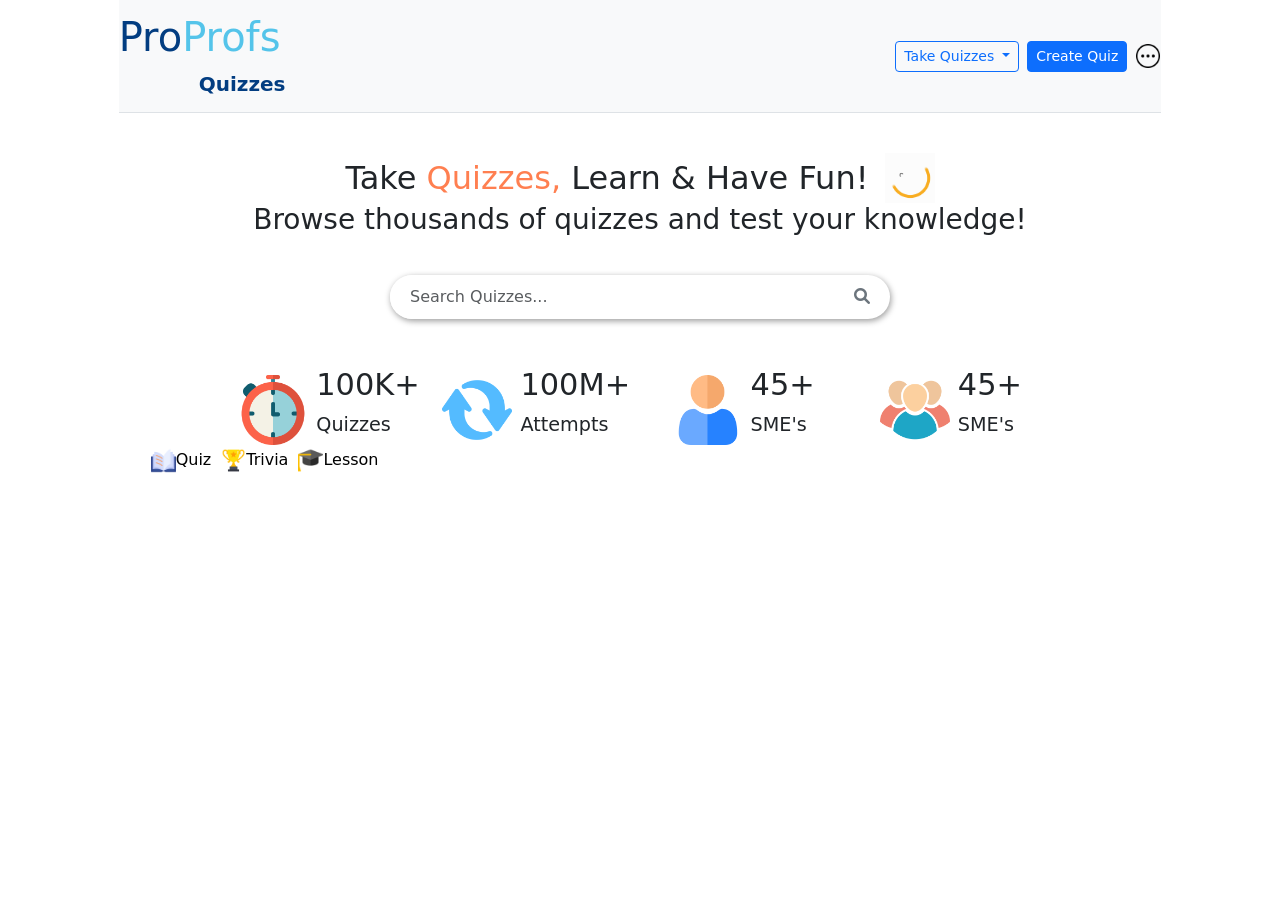
==== index.html @ b5ca464d "minor changes" ====
<!DOCTYPE html>
<html lang="en">
<head>
    <meta charset="UTF-8">
    <meta name="viewport" content="width=device-width, initial-scale=1.0">
    <title>Online Quizzes: Take Online Quiz - ProProfs</title>
    <link href="https://cdn.jsdelivr.net/npm/bootstrap@5.3.8/dist/css/bootstrap.min.css" rel="stylesheet" integrity="sha384-sRIl4kxILFvY47J16cr9ZwB07vP4J8+LH7qKQnuqkuIAvNWLzeN8tE5YBujZqJLB" crossorigin="anonymous">
    <link href="https://cdnjs.cloudflare.com/ajax/libs/font-awesome/6.0.0-beta3/css/all.min.css" rel="stylesheet">
    <link rel="stylesheet" href="Style/style.css">
</head>
<body>
    <!-- Bootstrap Navbar -->
<div class="container-fluid col-12 col-lg-10 col-md-10 col-sm-10">
    <nav class="navbar navbar-expand-lg bg-light sticky-top border-bottom">
        <div class="d-flex justify-content-between align-items-center w-100">
            <!-- Left Icon (Brand) -->
            <a class="navbar-brand" href="#">
                <h1 id="heading-text">Pro<span id="heading-span">Profs</span></h1>
                <div><b id="header-sub">Quizzes</b></div>
            </a>
                <div class="ms-auto d-flex flex-nowrap align-items-center gap-2">
                    <div class="dropdown">
                        <button class="btn btn-outline-primary btn-sm dropdown-toggle" type="button" id="answerQuizDropdown" data-bs-toggle="dropdown" aria-expanded="false">
                            Take Quizzes
                        </button>
                        <div class="dropdown-menu p-3 multi-col-dropdown-menu" aria-labelledby="multiColDropdown">
                            <div class="row" id="multi-col-dropdown">
                                <div class="col-4">
                                <h6 class="dropdown-header">Category 1</h6>
                                <a class="dropdown-item" href="#">Sub-Item 1</a>
                                <a class="dropdown-item" href="#">Sub-Item 2</a>
                                <a class="dropdown-item" href="#">Sub-Item 3</a>
                                <a class="dropdown-item" href="#">Sub-Item 4</a>
                                <a class="dropdown-item" href="#">Sub-Item 5</a>
                                <a class="dropdown-item" href="#">Sub-Item 6</a>
                                <a class="dropdown-item" href="#">Sub-Item 7</a>
                                <a class="dropdown-item" href="#">Sub-Item 8</a>
                                <a class="dropdown-item" href="#">Sub-Item 9</a>
                                </div>
                                <div class="col-4">
                                <h6 class="dropdown-header">Category 1</h6>
                                <a class="dropdown-item" href="#">Sub-Item 1</a>
                                <a class="dropdown-item" href="#">Sub-Item 2</a>
                                <a class="dropdown-item" href="#">Sub-Item 3</a>
                                <a class="dropdown-item" href="#">Sub-Item 4</a>
                                <a class="dropdown-item" href="#">Sub-Item 5</a>
                                <a class="dropdown-item" href="#">Sub-Item 6</a>
                                <a class="dropdown-item" href="#">Sub-Item 7</a>
                                <a class="dropdown-item" href="#">Sub-Item 8</a>
                                <a class="dropdown-item" href="#">Sub-Item 9</a>
                                </div>
                                <div class="col-4">
                                <h6 class="dropdown-header">Category 1</h6>
                                <a class="dropdown-item" href="#">Sub-Item 1</a>
                                <a class="dropdown-item" href="#">Sub-Item 2</a>
                                <a class="dropdown-item" href="#">Sub-Item 3</a>
                                <a class="dropdown-item" href="#">Sub-Item 4</a>
                                <a class="dropdown-item" href="#">Sub-Item 5</a>
                                <a class="dropdown-item" href="#">Sub-Item 6</a>
                                <a class="dropdown-item" href="#">Sub-Item 7</a>
                                <a class="dropdown-item" href="#">Sub-Item 8</a>
                                <a class="dropdown-item" href="#">Sub-Item 9</a>
                                </div>
                        </div>
                    </div>
                </div>
                <div class="d-inline-flex align-items-center gap-2" style="white-space:nowrap;">
                    <button class="btn btn-primary btn-sm" type="button">Create Quiz</button>
                    <div class="dropdown">
                        <button class="btn btn-link p-0" type="button" id="moreDropdown" data-bs-toggle="dropdown" aria-expanded="false">
                            <img src="Public/Images/more.png" alt="Menu" style="width: 24px; height: 24px;">
                        </button>
                        <ul class="dropdown-menu dropdown-menu-end" aria-labelledby="moreDropdown">
                            <li><a class="dropdown-item" href="#">Settings</a></li>
                            <li><a class="dropdown-item" href="#">Profile</a></li>
                            <li><hr class="dropdown-divider"></li>
                            <li><a class="dropdown-item" href="#">Logout</a></li>
                        </ul>
                    </div>
                </div>
            </div>
        </div>
    </nav>
    <div>
        <div class="container-fluid d-flex justify-content-center align-items-center flex-nowrap gap-3 col-12 col-lg-10 col-md-10 col-sm-10 hero-text">
            <h1 id="hero-text-area">Take <span id="hero-text">Quizzes, </span> Learn & Have Fun!</h1>
            <img id="hero-img" src="Public/Images/smily_loader.gif" alt="Smiley">
        </div>
        <div class="container-fluid d-flex justify-content-center second-hero-text">
            <h3>Browse thousands of quizzes and test your knowledge!</h3>
        </div>
    </div>
    <div class="container">
            <div class="search-bar">
                <div class="input-group">
                    <input type="text" class="form-control" placeholder="Search Quizzes..." aria-label="Search" aria-describedby="search-addon">
                    <button class="btn btn-outline-secondary" type="button" id="search-addon">
                        <i class="fas fa-search"></i>
                    </button>
                </div>
            </div>
        </div>
</div>
<div class="showcase-area container-fluid d-flex justify-content-center col-12 col-md-8 col-lg-8 col-xl-8 col-sm-8">
    <div class="showcase container-fluid d-flex justify-content-center">
        <img src="Public/Images/chronometer.png" alt="Image" class="showcase-img">
        <div class="showcase-text">
            <h1 class="showcase-title">100K+ <span class="showcase-sub-text">Quizzes</span></h1>
        </div>  
    </div>
    <div class="showcase container-fluid d-flex justify-content-center">
        <img src="Public/Images/refresh-button.png" alt="Image" class="showcase-img">
        <div class="showcase-text">
            <h1 class="showcase-title">100M+ <span class="showcase-sub-text">Attempts</span></h1>
        </div>  
    </div>
    <div class="showcase container-fluid d-flex justify-content-center">
        <img src="Public/Images/user.png" alt="Image" class="showcase-img">
        <div class="showcase-text">
            <h1 class="showcase-title">45+ <span class="showcase-sub-text">SME's</span></h1>
        </div>  
    </div>
    <div class="showcase container-fluid d-flex justify-content-center">
        <img src="Public/Images/group.png" alt="Image" class="showcase-img">
        <div class="showcase-text">
            <h1 class="showcase-title">45+ <span class="showcase-sub-text">SME's</span></h1>
        </div>  
    </div>
</div>
<div class="menu-section container-fluid col-12 col-lg-10 col-md-10 col-sm-10">
            <ul class="sub-menu">
                <li><a href="#" class="menu-item"><img src="Public/Images/book.png" alt="Image" class="sub-menu-image">Quiz</a></li>
                <li><a href="#" class="menu-item"><img src="Public/Images/trophy.png" alt="Image" class="sub-menu-image">Trivia</a></li>
                <li><a href="#" class="menu-item"><img src="Public/Images/graduation-hat.png" alt="Image" class="sub-menu-image">Lesson</a></li>
            </ul>
    </div>




    <script src="https://cdn.jsdelivr.net/npm/bootstrap@5.3.8/dist/js/bootstrap.bundle.min.js" integrity="sha384-FKyoEForCGlyvwx9Hj09JcYn3nv7wiPVlz7YYwJrWVcXK/BmnVDxM+D2scQbITxI" crossorigin="anonymous"></script>
</body>
</html>
---- Style/style.css ----
body{
    margin-right: 0px;
    margin-left: 0px;
}
.navbar{
    background-color: rgb(248, 248, 248);
}

#heading-text{
    color:rgb(2, 61, 129)
}
#heading-span{
    color:rgb(84, 196, 234)
}
#header-sub{
    width:100%;
    height:100%;
    margin-left:80px;
    padding-top:0px;
    color:rgb(2, 61, 129)
}

/* Responsive adjustments: reduce brand size and show subtext below on small screens */
@media (max-width: 576px) {
    #heading-text {
        font-size: 1.2rem;
        margin: 0;
        line-height: 1;
    }
    #heading-span {
        font-size: 1.2rem;
    }
    #header-sub {
        margin-left: 0;
        margin-top: 0;
        font-size: 0.85rem;
    }
    .navbar-brand {
        display: flex;
        flex-direction: column;
        align-items: flex-start;
        gap: 0.25rem;
    }
}
.multi-col-dropdown-menu {
    left: 50% !important;
    transform: translateX(-50%);
}

#multi-col-dropdown{
    width:400px;
    margin: 0 auto;
    border: 1px;
    border-radius: 30px;
}
.dropdown-header{
    color:rgb(203, 135, 135);
    font-size: 16px;
    font-weight: bolder;
}
.dropdown-item:hover{
    color:rgb(255, 255, 255);
    background-color: rgb(7, 7, 7);
    border-radius: 20px;
}
.hero-text{
    margin-top:40px;
}
#hero-text-area{
    width:auto;
    margin:0;
    display:inline-block;
    font-size: 2rem;

}
#hero-text{
    color:coral;
}
#hero-img{
    width:50px;
    height:50px;
}


.search-bar {
    padding-top: 30px;
    max-width: 500px;
    margin: auto auto;
    position: sticky;

}
.search-bar .input-group {
    border-radius: 30px;
    overflow: hidden;
    box-shadow: 1px 2px 6px rgba(0.4, 0.4, 0.4, 0.4);
}
.search-bar .form-control {
    border: none;
    padding-left: 20px;
}
.search-bar .btn {
    border: none;
    padding: 10px 20px;
}
.showcase{
    margin-top:3rem;
    display:flex;
    max-width:100px;
}
.showcase-img{
    width:70px;
    height:70px;
    margin-top:.5rem;
    margin-right: .5rem;
}
.showcase-title{
    font-size:1.9rem;
}
.showcase-sub-text{
    font-size:1.2rem;
}
@media (max-width: 992px) {
    #hero-text-area { font-size: 1.6rem; }
    #hero-img { width:45px; height:45px; }
    .showcase-img{width:40px;height: 40px;margin-right: 10%;}
    .showcase-title{font-size:1.3rem;font-weight:bold;}
    .showcase-sub-text{font-size:1.0rem;}
    .second-hero-text { font-size: 1.2rem;}
}
@media (max-width: 768px) {
    .hero-text { flex-wrap: wrap; }
    #hero-text-area { font-size: 1.25rem; text-align: center; width: 100%; }
    #hero-img { width:40px; height:40px; margin-top: 0.25rem; }
    .search-bar{width:fit-content;}
    .showcase-img{width:30px;height:30px;margin-right: 10%;}
    .showcase-title{font-size:1.0rem;font-weight:bold;}
    .showcase-sub-text{font-size:.9rem;}
    .second-hero-text { font-size: .95rem;}
}
@media (max-width: 480px) {
    #hero-text-area { font-size: 1.05rem; }
    #hero-img { width:36px; height:36px; }
    .search-bar{width:fit-content;}
    .showcase-img{width:30px;height:30px;margin-right: 10%;}
    .showcase-title{font-size:1.0rem;font-weight:bold;}
    .showcase-sub-text{font-size:.9rem;}
    .second-hero-text { font-size: .75rem;}
}
.menu-section{
    align-items: left;
    margin-left: auto;
}
.menu-item{
    text-decoration: none;
    margin-left: auto;
    align-items: center;
    text-align:center;
    color:black;
    margin-top: 2%;
    margin-right: 10px;
}

.sub-menu{
    display:flex;
}
.sub-menu{
    list-style:none;
}
.sub-menu-image{
    width:25px; 
}
.menu-item:hover{
    color:rgb(10, 2, 2);
    transform: scale(1.2);
    transition: smooth;
}
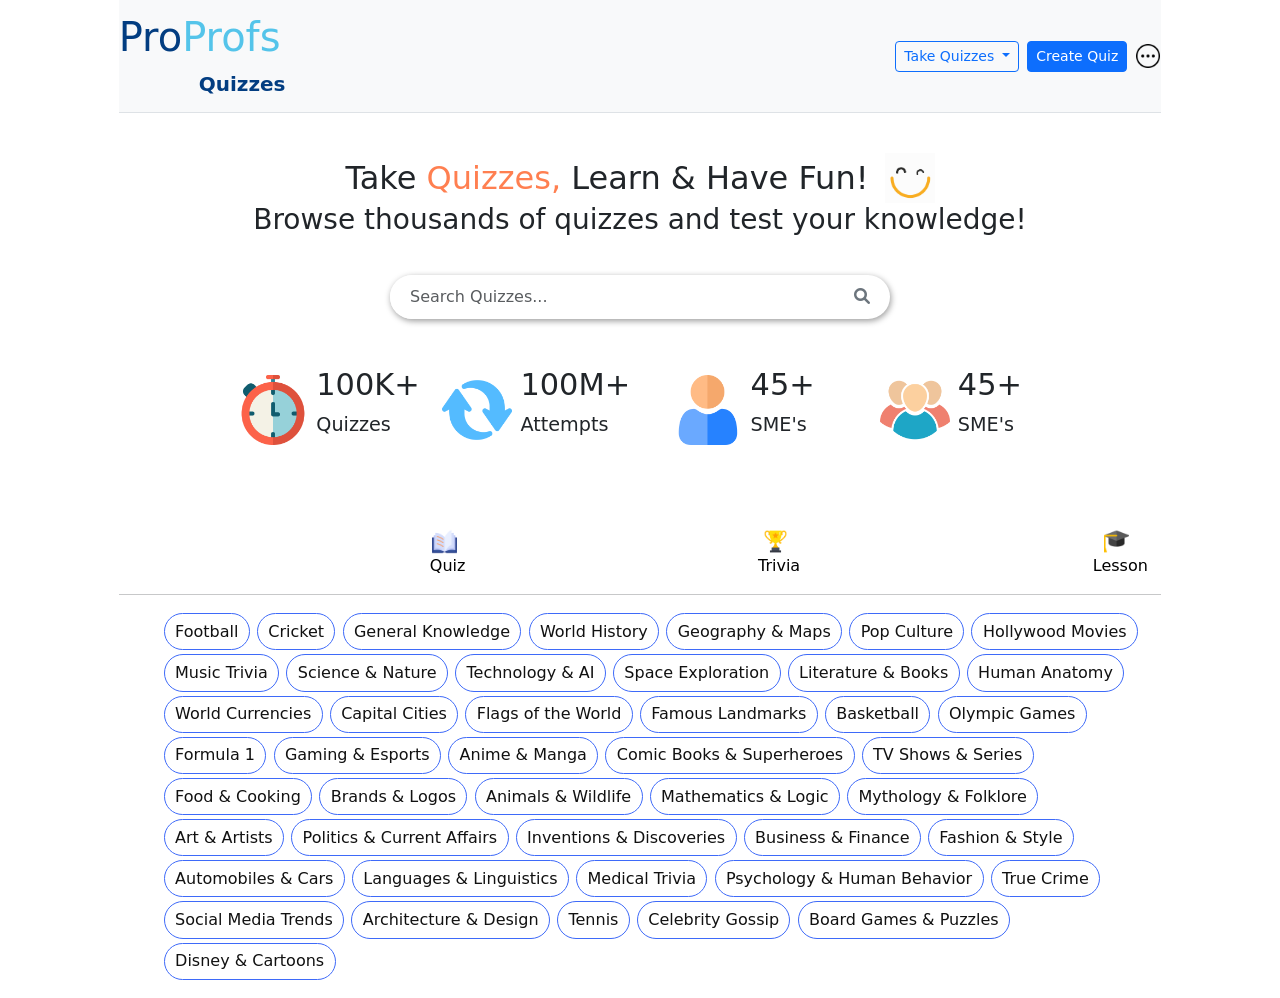
==== commit e3aa8c22: "--" ====
--- a/index.html
+++ b/index.html
@@ -133,7 +133,59 @@
                 <li><a href="#" class="menu-item"><img src="Public/Images/trophy.png" alt="Image" class="sub-menu-image">Trivia</a></li>
                 <li><a href="#" class="menu-item"><img src="Public/Images/graduation-hat.png" alt="Image" class="sub-menu-image">Lesson</a></li>
             </ul>
+            <hr>
+</div>
+<section class="section-quiz container-fluid col-12 col-lg-10 col-md-10 col-lg-10">
+    <div class="quiz-container container-fluid">
+        <ul class="quiz-sub-heading">
+            <li><a href="#">Football</a></li>
+            <li><a href="#">Cricket</a></li>
+            <li><a href="#">General Knowledge</a></li>
+            <li><a href="#">World History</a></li>
+            <li><a href="#">Geography & Maps</a></li>
+            <li><a href="#">Pop Culture</a></li>
+            <li><a href="#">Hollywood Movies</a></li>
+            <li><a href="#">Music Trivia</a></li>
+            <li><a href="#">Science & Nature</a></li>
+            <li><a href="#">Technology & AI</a></li>
+            <li><a href="#">Space Exploration</a></li>
+            <li><a href="#">Literature & Books</a></li>
+            <li><a href="#">Human Anatomy</a></li>
+            <li><a href="#">World Currencies</a></li>
+            <li><a href="#">Capital Cities</a></li>
+            <li><a href="#">Flags of the World</a></li>
+            <li><a href="#">Famous Landmarks</a></li>
+            <li><a href="#">Basketball</a></li>
+            <li><a href="#">Olympic Games</a></li>
+            <li><a href="#">Formula 1</a></li>
+            <li><a href="#">Gaming & Esports</a></li>
+            <li><a href="#">Anime & Manga</a></li>
+            <li><a href="#">Comic Books & Superheroes</a></li>
+            <li><a href="#">TV Shows & Series</a></li>
+            <li><a href="#">Food & Cooking</a></li>
+            <li><a href="#">Brands & Logos</a></li>
+            <li><a href="#">Animals & Wildlife</a></li>
+            <li><a href="#">Mathematics & Logic</a></li>
+            <li><a href="#">Mythology & Folklore</a></li>
+            <li><a href="#">Art & Artists</a></li>
+            <li><a href="#">Politics & Current Affairs</a></li>
+            <li><a href="#">Inventions & Discoveries</a></li>
+            <li><a href="#">Business & Finance</a></li>
+            <li><a href="#">Fashion & Style</a></li>
+            <li><a href="#">Automobiles & Cars</a></li>
+            <li><a href="#">Languages & Linguistics</a></li>
+            <li><a href="#">Medical Trivia</a></li>
+            <li><a href="#">Psychology & Human Behavior</a></li>
+            <li><a href="#">True Crime</a></li>
+            <li><a href="#">Social Media Trends</a></li>
+            <li><a href="#">Architecture & Design</a></li>
+            <li><a href="#">Tennis</a></li>
+            <li><a href="#">Celebrity Gossip</a></li>
+            <li><a href="#">Board Games & Puzzles</a></li>
+            <li><a href="#">Disney & Cartoons</a></li>
+        </ul>
     </div>
+</section>
 
 
 
--- a/Style/style.css
+++ b/Style/style.css
@@ -50,7 +50,7 @@
 #multi-col-dropdown{
     width:400px;
     margin: 0 auto;
-    border: 1px;
+    border: 1px solid #ccc;
     border-radius: 30px;
 }
 .dropdown-header{
@@ -106,6 +106,7 @@
     margin-top:3rem;
     display:flex;
     max-width:100px;
+    margin-bottom:40px;
 }
 .showcase-img{
     width:70px;
@@ -146,31 +147,57 @@
     .showcase-sub-text{font-size:.9rem;}
     .second-hero-text { font-size: .75rem;}
 }
-.menu-section{
-    align-items: left;
+.menu-section .sub-menu li{
+    align-items: center;
     margin-left: auto;
+    margin-top: 40px;
+    display: flex;
+
 }
 .menu-item{
     text-decoration: none;
     margin-left: auto;
-    align-items: center;
     text-align:center;
     color:black;
     margin-top: 2%;
-    margin-right: 10px;
+    margin-right: 1px;
+    transition: transform 0.3s ease, color 0.3s ease;
+}
+.menu-item:hover{
+    color:rgb(10, 2, 2);
+    transform: scale(1.1);
 }
 
 .sub-menu{
     display:flex;
-}
-.sub-menu{
     list-style:none;
 }
 .sub-menu-image{
     width:25px; 
-}
-.menu-item:hover{
-    color:rgb(10, 2, 2);
-    transform: scale(1.2);
-    transition: smooth;
+    margin-right: 10%;
+}
+.quiz-sub-heading li{
+    display: inline-block;
+    margin: 2px 1px;
+    width: fit-content;
+    height: fit-content;
+}
+
+.quiz-sub-heading li a{
+    text-decoration: none;
+    color: #111;
+    display: inline-block;
+    padding: 0.35rem 0.65rem;
+    border: 1px solid #3e6af9;
+    border-radius: 30px;
+    background-color: #ffffff;
+    white-space: nowrap;
+    transition: background-color 0.2s ease, color 0.2s ease, transform 0.2s ease, border-color 0.2s ease;
+}
+
+.quiz-sub-heading li a:hover{
+    background-color: #02407f;
+    color: #ffffff;
+    border-color: #ae3ef9;
+    transform: translateY(-2px);
 }
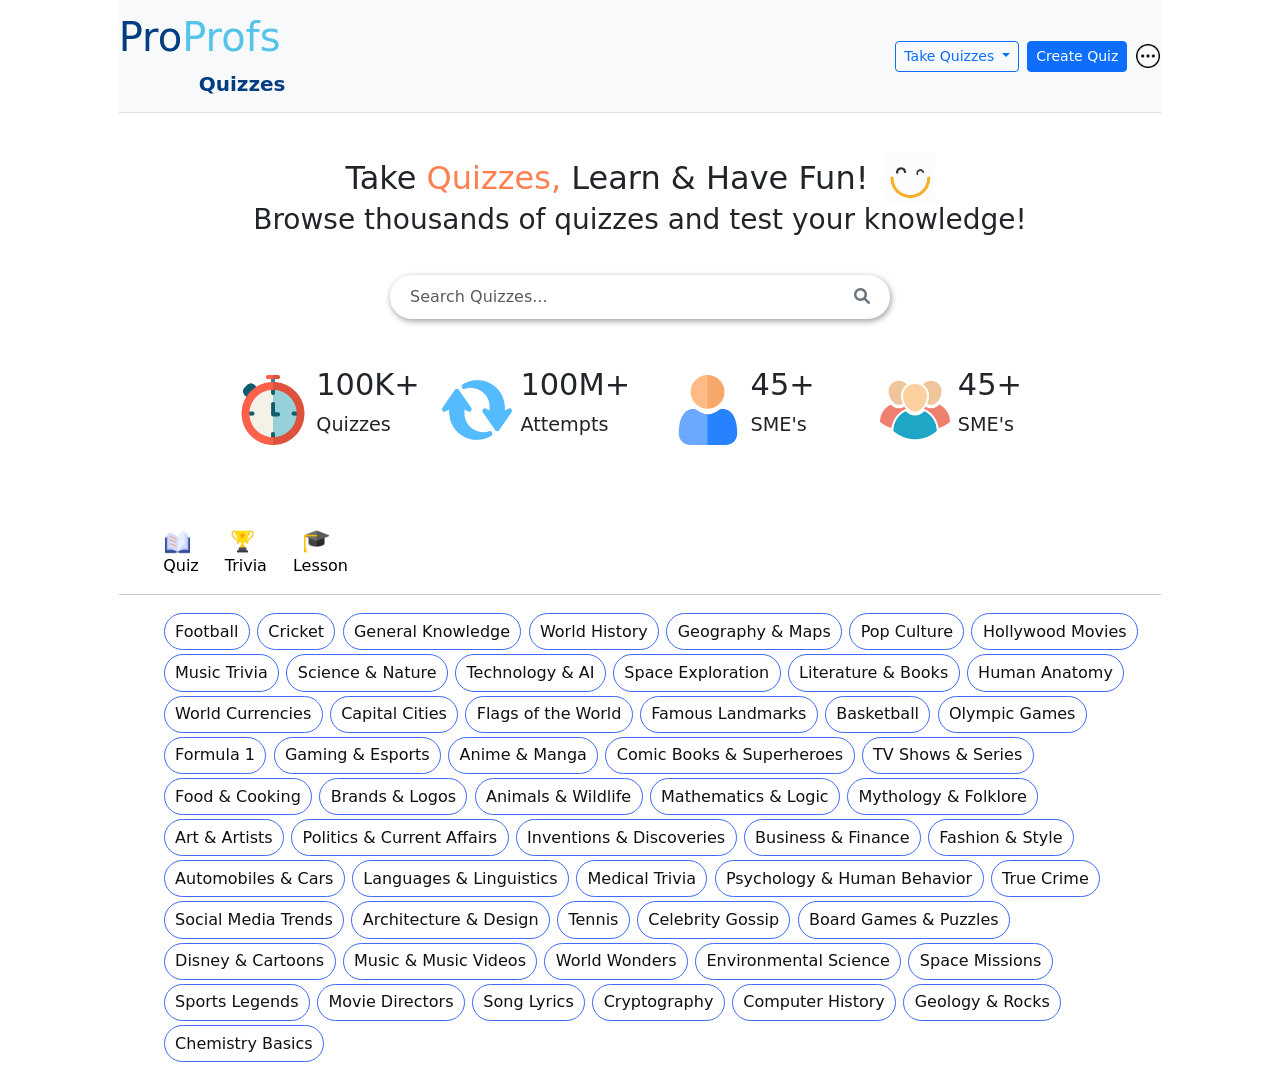
==== commit 5c38b90d: "more quiz categories added" ====
--- a/index.html
+++ b/index.html
@@ -183,6 +183,17 @@
             <li><a href="#">Celebrity Gossip</a></li>
             <li><a href="#">Board Games & Puzzles</a></li>
             <li><a href="#">Disney & Cartoons</a></li>
+            <li><a href="#">Music & Music Videos</a></li>
+            <li><a href="#">World Wonders</a></li>
+            <li><a href="#">Environmental Science</a></li>
+            <li><a href="#">Space Missions</a></li>
+            <li><a href="#">Sports Legends</a></li>
+            <li><a href="#">Movie Directors</a></li>
+            <li><a href="#">Song Lyrics</a></li>
+            <li><a href="#">Cryptography</a></li>
+            <li><a href="#">Computer History</a></li>
+            <li><a href="#">Geology & Rocks</a></li>
+            <li><a href="#">Chemistry Basics</a></li>
         </ul>
     </div>
 </section>
--- a/Style/style.css
+++ b/Style/style.css
@@ -148,8 +148,8 @@
     .second-hero-text { font-size: .75rem;}
 }
 .menu-section .sub-menu li{
-    align-items: center;
-    margin-left: auto;
+    align-items: left;
+    margin-left: 0px;
     margin-top: 40px;
     display: flex;
 
@@ -165,7 +165,9 @@
 }
 .menu-item:hover{
     color:rgb(10, 2, 2);
-    transform: scale(1.1);
+    transform: scale(1.2);
+    border: 1px solid black;
+    border-radius: 10px;
 }
 
 .sub-menu{
@@ -182,7 +184,6 @@
     width: fit-content;
     height: fit-content;
 }
-
 .quiz-sub-heading li a{
     text-decoration: none;
     color: #111;
@@ -192,6 +193,7 @@
     border-radius: 30px;
     background-color: #ffffff;
     white-space: nowrap;
+    font-size: 1rem;
     transition: background-color 0.2s ease, color 0.2s ease, transform 0.2s ease, border-color 0.2s ease;
 }
 
@@ -200,4 +202,4 @@
     color: #ffffff;
     border-color: #ae3ef9;
     transform: translateY(-2px);
-}+}
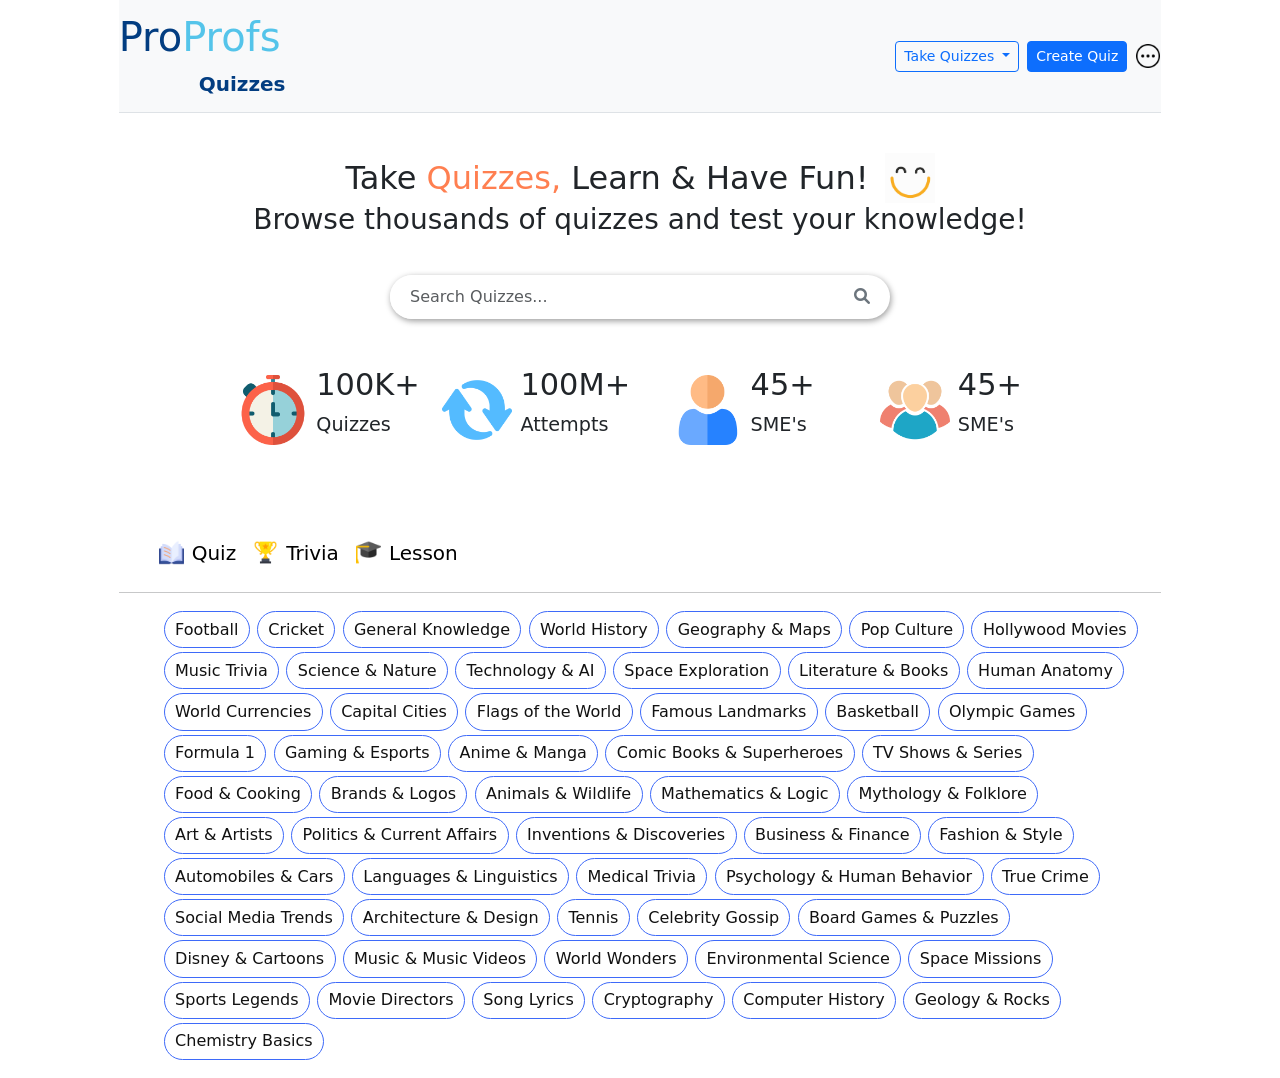
==== commit 1e151bf2: "sub menu fix js" ====
--- a/index.html
+++ b/index.html
@@ -129,13 +129,13 @@
 </div>
 <div class="menu-section container-fluid col-12 col-lg-10 col-md-10 col-sm-10">
             <ul class="sub-menu">
-                <li><a href="#" class="menu-item"><img src="Public/Images/book.png" alt="Image" class="sub-menu-image">Quiz</a></li>
-                <li><a href="#" class="menu-item"><img src="Public/Images/trophy.png" alt="Image" class="sub-menu-image">Trivia</a></li>
-                <li><a href="#" class="menu-item"><img src="Public/Images/graduation-hat.png" alt="Image" class="sub-menu-image">Lesson</a></li>
+                <li><button type="button" class="menu-item btn btn-link text-decoration-none bg-transparent border-0 p-2 d-inline-flex align-items-center fs-5" onclick="showSection('sec1')"><img src="Public/Images/book.png" alt="Image" class="sub-menu-image me-2">Quiz</button></li>
+                <li><button type="button" class="menu-item btn btn-link text-decoration-none bg-transparent border-0 p-2 d-inline-flex align-items-center fs-5" onclick="showSection('sec2')"><img src="Public/Images/trophy.png" alt="Image" class="sub-menu-image me-2">Trivia</button></li>
+                <li><button type="button" class="menu-item btn btn-link text-decoration-none bg-transparent border-0 p-2 d-inline-flex align-items-center fs-5" onclick="showSection('sec3')"><img src="Public/Images/graduation-hat.png" alt="Image" class="sub-menu-image me-2">Lesson</button></li>
             </ul>
             <hr>
 </div>
-<section class="section-quiz container-fluid col-12 col-lg-10 col-md-10 col-lg-10">
+<section class="section-quiz container-fluid col-12 col-lg-10 col-md-10 col-lg-10" id="sec1">
     <div class="quiz-container container-fluid">
         <ul class="quiz-sub-heading">
             <li><a href="#">Football</a></li>
@@ -197,10 +197,25 @@
         </ul>
     </div>
 </section>
+<section class="section-quiz container-fluid col-12 col-lg-10 col-md-10 col-lg-10 section-content hidden" id="sec2">
+    <div class="quiz-container container-fluid">
+        <ul class="quiz-sub-heading">
+            <h1>Section 2 Quiz</h1>
+        </ul>
+    </div>
+</section>
+<section class="section-quiz container-fluid col-12 col-lg-10 col-md-10 col-lg-10 section-content hidden" id="sec3">
+    <div class="quiz-container container-fluid">
+        <ul class="quiz-sub-heading">
+            <h1>Section 3 Quiz</h1>
+        </ul>
+    </div>
+</section>
 
 
 
 
     <script src="https://cdn.jsdelivr.net/npm/bootstrap@5.3.8/dist/js/bootstrap.bundle.min.js" integrity="sha384-FKyoEForCGlyvwx9Hj09JcYn3nv7wiPVlz7YYwJrWVcXK/BmnVDxM+D2scQbITxI" crossorigin="anonymous"></script>
+    <script src="scripts/script.js"></script>
 </body>
 </html>
--- a/Style/style.css
+++ b/Style/style.css
@@ -19,6 +19,11 @@
     padding-top:0px;
     color:rgb(2, 61, 129)
 }
+
+.hidden{
+    display:none !important;
+}
+
 
 /* Responsive adjustments: reduce brand size and show subtext below on small screens */
 @media (max-width: 576px) {
@@ -137,6 +142,7 @@
     .showcase-title{font-size:1.0rem;font-weight:bold;}
     .showcase-sub-text{font-size:.9rem;}
     .second-hero-text { font-size: .95rem;}
+    .section-quiz{height:4vh;}
 }
 @media (max-width: 480px) {
     #hero-text-area { font-size: 1.05rem; }
@@ -201,5 +207,5 @@
     background-color: #02407f;
     color: #ffffff;
     border-color: #ae3ef9;
-    transform: translateY(-2px);
-}
+    transform: translate(-2px);
+}
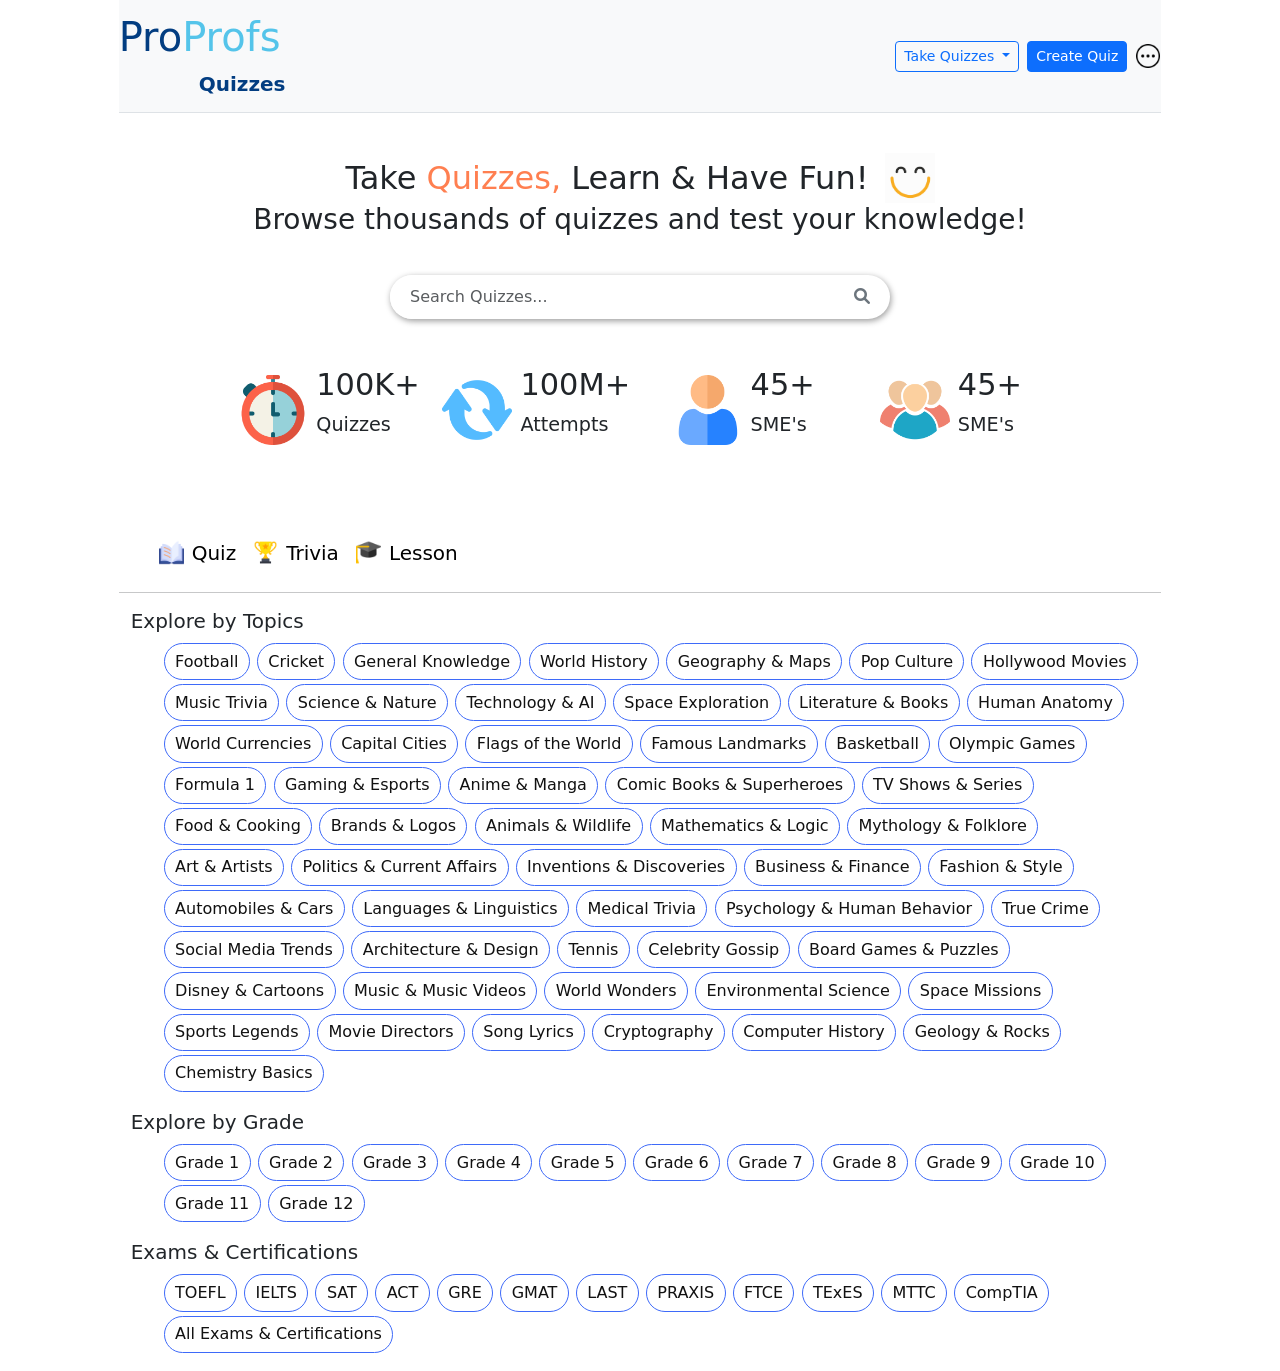
==== commit 0a8c051b: "homepage fixed" ====
--- a/index.html
+++ b/index.html
@@ -137,6 +137,7 @@
 </div>
 <section class="section-quiz container-fluid col-12 col-lg-10 col-md-10 col-lg-10" id="sec1">
     <div class="quiz-container container-fluid">
+        <h5>Explore by Topics</h5>
         <ul class="quiz-sub-heading">
             <li><a href="#">Football</a></li>
             <li><a href="#">Cricket</a></li>
@@ -196,21 +197,120 @@
             <li><a href="#">Chemistry Basics</a></li>
         </ul>
     </div>
+    <div class="quiz-container container-fluid">
+        <h5>Explore by Grade</h5>
+        <ul class="quiz-sub-heading">
+            <li><a href="#">Grade 1</a></li>
+            <li><a href="#">Grade 2</a></li>
+            <li><a href="#">Grade 3</a></li>
+            <li><a href="#">Grade 4</a></li>
+            <li><a href="#">Grade 5</a></li>
+            <li><a href="#">Grade 6</a></li>
+            <li><a href="#">Grade 7</a></li>
+            <li><a href="#">Grade 8</a></li>
+            <li><a href="#">Grade 9</a></li>
+            <li><a href="#">Grade 10</a></li>
+            <li><a href="#">Grade 11</a></li>
+            <li><a href="#">Grade 12</a></li>
+        </ul>
+    </div>
+    <div class="quiz-container container-fluid">
+        <h5>Exams & Certifications</h5>
+        <ul class="quiz-sub-heading">
+            <li><a href="#">TOEFL</a></li>
+            <li><a href="#">IELTS</a></li>
+            <li><a href="#">SAT</a></li>
+            <li><a href="#">ACT</a></li>
+            <li><a href="#">GRE</a></li>
+            <li><a href="#">GMAT</a></li>
+            <li><a href="#">LAST</a></li>
+            <li><a href="#">PRAXIS</a></li>
+            <li><a href="#">FTCE</a></li>
+            <li><a href="#">TExES</a></li>
+            <li><a href="#">MTTC</a></li>
+            <li><a href="#">CompTIA</a></li>
+            <li><a href="#">All Exams & Certifications</a></li>
+        </ul>
+    </div>
 </section>
 <section class="section-quiz container-fluid col-12 col-lg-10 col-md-10 col-lg-10 section-content hidden" id="sec2">
     <div class="quiz-container container-fluid">
-        <ul class="quiz-sub-heading">
-            <h1>Section 2 Quiz</h1>
-        </ul>
+        <div class="quiz-header d-flex justify-content-between align-items-center">
+            <h5>Featured Trivia</h5>             
+            <button type="button" class="link-button text-decoration-none bg-transparent border border-warning p-2 d-inline-flex align-items-center fs-6">
+                <img src="Public/Images/trophy.png" alt="Explore Trivia" class="sub-menu-image">More Trivia
+            </button>
+            </div>
+            <hr>
+            <div class="demo-section grid-container">
+                <div class="card card-body">
+                    <img src="Public/Images/trivia-harry-potter.jpeg" alt="Trivia Image" class="demo-image">
+                    <a href="#" class="text-decoration-none demo-text">Harry Potter Trivia</a>
+                </div>
+                <div class="card card-body">
+                    <img src="Public/Images/trivia-friends.jpeg" alt="Trivia Image" class="demo-image">
+                    <a href="#" class="text-decoration-none demo-text">F.R.I.E.N.D.S. Trivia</a>
+                </div>
+                <div class="card card-body">
+                    <img src="Public/Images/trivia-messi-ronaldo.jpeg" alt="Trivia Image" class="demo-image">
+                    <a href="#" class="text-decoration-none demo-text">Messi vs Ronaldo Trivia</a>
+                </div>
+                <div class="card card-body">
+                    <img src="Public/Images/trivia-marvel.jpeg" alt="Trivia Image" class="demo-image">
+                    <a href="#" class="text-decoration-none demo-text">Marvel Trivia</a>
+                </div>
+                <div class="card card-body">
+                    <img src="Public/Images/trivia-dc.jpeg" alt="Trivia Image" class="demo-image">
+                    <a href="#" class="text-decoration-none demo-text">DC Comics Trivia</a>
+                </div>
+            </div>
     </div>
 </section>
 <section class="section-quiz container-fluid col-12 col-lg-10 col-md-10 col-lg-10 section-content hidden" id="sec3">
     <div class="quiz-container container-fluid">
-        <ul class="quiz-sub-heading">
-            <h1>Section 3 Quiz</h1>
-        </ul>
+        <div class="quiz-header d-flex justify-content-between align-items-center">
+            <h5>Featured Lesssons</h5>
+            <button type="button" class="link-button text-decoration-none bg-transparent border border-warning p-2 d-inline-flex align-items-center fs-6">
+                <img src="Public/Images/trophy.png" alt="Explore Trivia" class="sub-menu-image">More Lesssons
+            </button>
+        </div>
+            <hr>
+            <div class="demo-section grid-container2">
+                <div class="card card-body">
+                    <img src="Public/Images/lesson-sentance.png" alt="Trivia Image" class="demo-image">
+                    <a href="#" class="text-decoration-none demo-text">Sentence structure</a>
+                     <p class="demo-sub-text">Sentence Structure: Simple, Compound, and Complex Explained</p>
+                </div>
+                <div class="card card-body">
+                    <img src="Public/Images/lesson-tenses.jpeg" alt="Trivia Image" class="demo-image">
+                    <a href="#" class="text-decoration-none demo-text">Tenses in English</a>
+                    <p class="demo-sub-text">Tenses in English: Definitions, Rules, and Practical Examples</p>
+                </div>
+                <div class="card card-body">
+                    <img src="Public/Images/lesson-voices.jpeg" alt="Trivia Image" class="demo-image">
+                    <a href="#" class="text-decoration-none demo-text">Voice</a>
+                    <p class="demo-sub-text">What Is Understanding Voices Grammar? Definition & Key Concepts</p>
+                </div>
+                <div class="card card-body">
+                    <img src="Public/Images/lesson-punctuation.png" alt="Trivia Image" class="demo-image">
+                    <a href="#" class="text-decoration-none demo-text">Punctuation and Sentence</a>
+                    <p class="demo-sub-text">Mastering Punctuation: Essential Rules and Quick Reference Guide</p>
+                </div>
+                <div class="card card-body">
+                    <img src="Public/Images/lesson-sva.png" alt="Trivia Image" class="demo-image">
+                    <a href="#" class="text-decoration-none demo-text">Subject Verb Agreement</a>
+                    <p class="demo-sub-text">Subject-Verb Agreement: Grammar Rules, Error Fixes, and Everyday Examples</p>
+                </div>
+                <div class="card card-body">
+                    <img src="Public/Images/lesson-evolution.jpeg" alt="Trivia Image" class="demo-image">
+                    <a href="#" class="text-decoration-none demo-text">Evolution</a>
+                     <p class="demo-sub-text">Human Origins: Exploring Primate Evolution, Traits, and Behavior</p>
+                </div>
+            </div>
     </div>
 </section>
+
+
 
 
 
--- a/Style/style.css
+++ b/Style/style.css
@@ -23,30 +23,6 @@
 .hidden{
     display:none !important;
 }
-
-
-/* Responsive adjustments: reduce brand size and show subtext below on small screens */
-@media (max-width: 576px) {
-    #heading-text {
-        font-size: 1.2rem;
-        margin: 0;
-        line-height: 1;
-    }
-    #heading-span {
-        font-size: 1.2rem;
-    }
-    #header-sub {
-        margin-left: 0;
-        margin-top: 0;
-        font-size: 0.85rem;
-    }
-    .navbar-brand {
-        display: flex;
-        flex-direction: column;
-        align-items: flex-start;
-        gap: 0.25rem;
-    }
-}
 .multi-col-dropdown-menu {
     left: 50% !important;
     transform: translateX(-50%);
@@ -125,13 +101,14 @@
 .showcase-sub-text{
     font-size:1.2rem;
 }
-@media (max-width: 992px) {
+@media (max-width: 1024px) {
     #hero-text-area { font-size: 1.6rem; }
     #hero-img { width:45px; height:45px; }
     .showcase-img{width:40px;height: 40px;margin-right: 10%;}
     .showcase-title{font-size:1.3rem;font-weight:bold;}
     .showcase-sub-text{font-size:1.0rem;}
     .second-hero-text { font-size: 1.2rem;}
+    .section-quiz{height:30vh;overflow-y: auto;box-sizing: border-box;}
 }
 @media (max-width: 768px) {
     .hero-text { flex-wrap: wrap; }
@@ -142,9 +119,9 @@
     .showcase-title{font-size:1.0rem;font-weight:bold;}
     .showcase-sub-text{font-size:.9rem;}
     .second-hero-text { font-size: .95rem;}
-    .section-quiz{height:4vh;}
-}
-@media (max-width: 480px) {
+    .section-quiz{height:20vh;overflow-y: auto;box-sizing: border-box;}
+}
+@media (max-width: 640px) {
     #hero-text-area { font-size: 1.05rem; }
     #hero-img { width:36px; height:36px; }
     .search-bar{width:fit-content;}
@@ -152,6 +129,10 @@
     .showcase-title{font-size:1.0rem;font-weight:bold;}
     .showcase-sub-text{font-size:.9rem;}
     .second-hero-text { font-size: .75rem;}
+    #heading-text {font-size: 1.2rem;margin: 0;line-height: 1;}
+    #heading-span {font-size: 1.2rem;}
+    #header-sub {margin-left: 0;margin-top: 0;font-size: 0.85rem;}
+    .navbar-brand {display: flex;flex-direction: column;align-items: flex-start;gap: 0.25rem;}
 }
 .menu-section .sub-menu li{
     align-items: left;
@@ -200,7 +181,6 @@
     background-color: #ffffff;
     white-space: nowrap;
     font-size: 1rem;
-    transition: background-color 0.2s ease, color 0.2s ease, transform 0.2s ease, border-color 0.2s ease;
 }
 
 .quiz-sub-heading li a:hover{
@@ -209,3 +189,60 @@
     border-color: #ae3ef9;
     transform: translate(-2px);
 }
+.demo-section{
+    min-width: 280px;
+}
+.grid-container{
+    display: grid;
+    grid-template-columns: repeat(5, 1fr);
+}
+.grid-container2{
+    display: grid;
+    grid-template-columns: repeat(3, 1fr);
+}
+.card{
+    width:auto;
+    height:auto;
+    margin: 10px;
+    border: 1px solid rgb(238, 197, 51);
+    border-radius: 10px;
+    background-color: #f5f3f3;
+}
+.link-button{
+    text-decoration: none;
+    color:#000000;
+    font-size: 1.5rem;
+    width: 200px;
+    font-weight: bold;
+    padding: 10px 20px;
+    margin-bottom: 2px;
+    margin-left:10px;
+    border-radius: 10px;
+}
+.link-button:hover{
+    transform: scale(1.05);
+    transition: smooth;
+    color:#ae3ef9;
+}
+.demo-image:hover{
+    transform: scale(1.05);
+    transition: smooth;
+}
+.demo-text{
+    font-size: 1.2rem;
+    font-weight: bold;
+    color:#000000;
+    align-items: center;
+}
+.demo-text:hover{
+    color: #5b97f0;
+    }
+.demo-sub-text{
+    font-size: .8rem;
+}
+.demo-image{
+    width: 100%;
+    height:90%;
+    border-radius: 20px;
+    margin-bottom: 25px;
+}
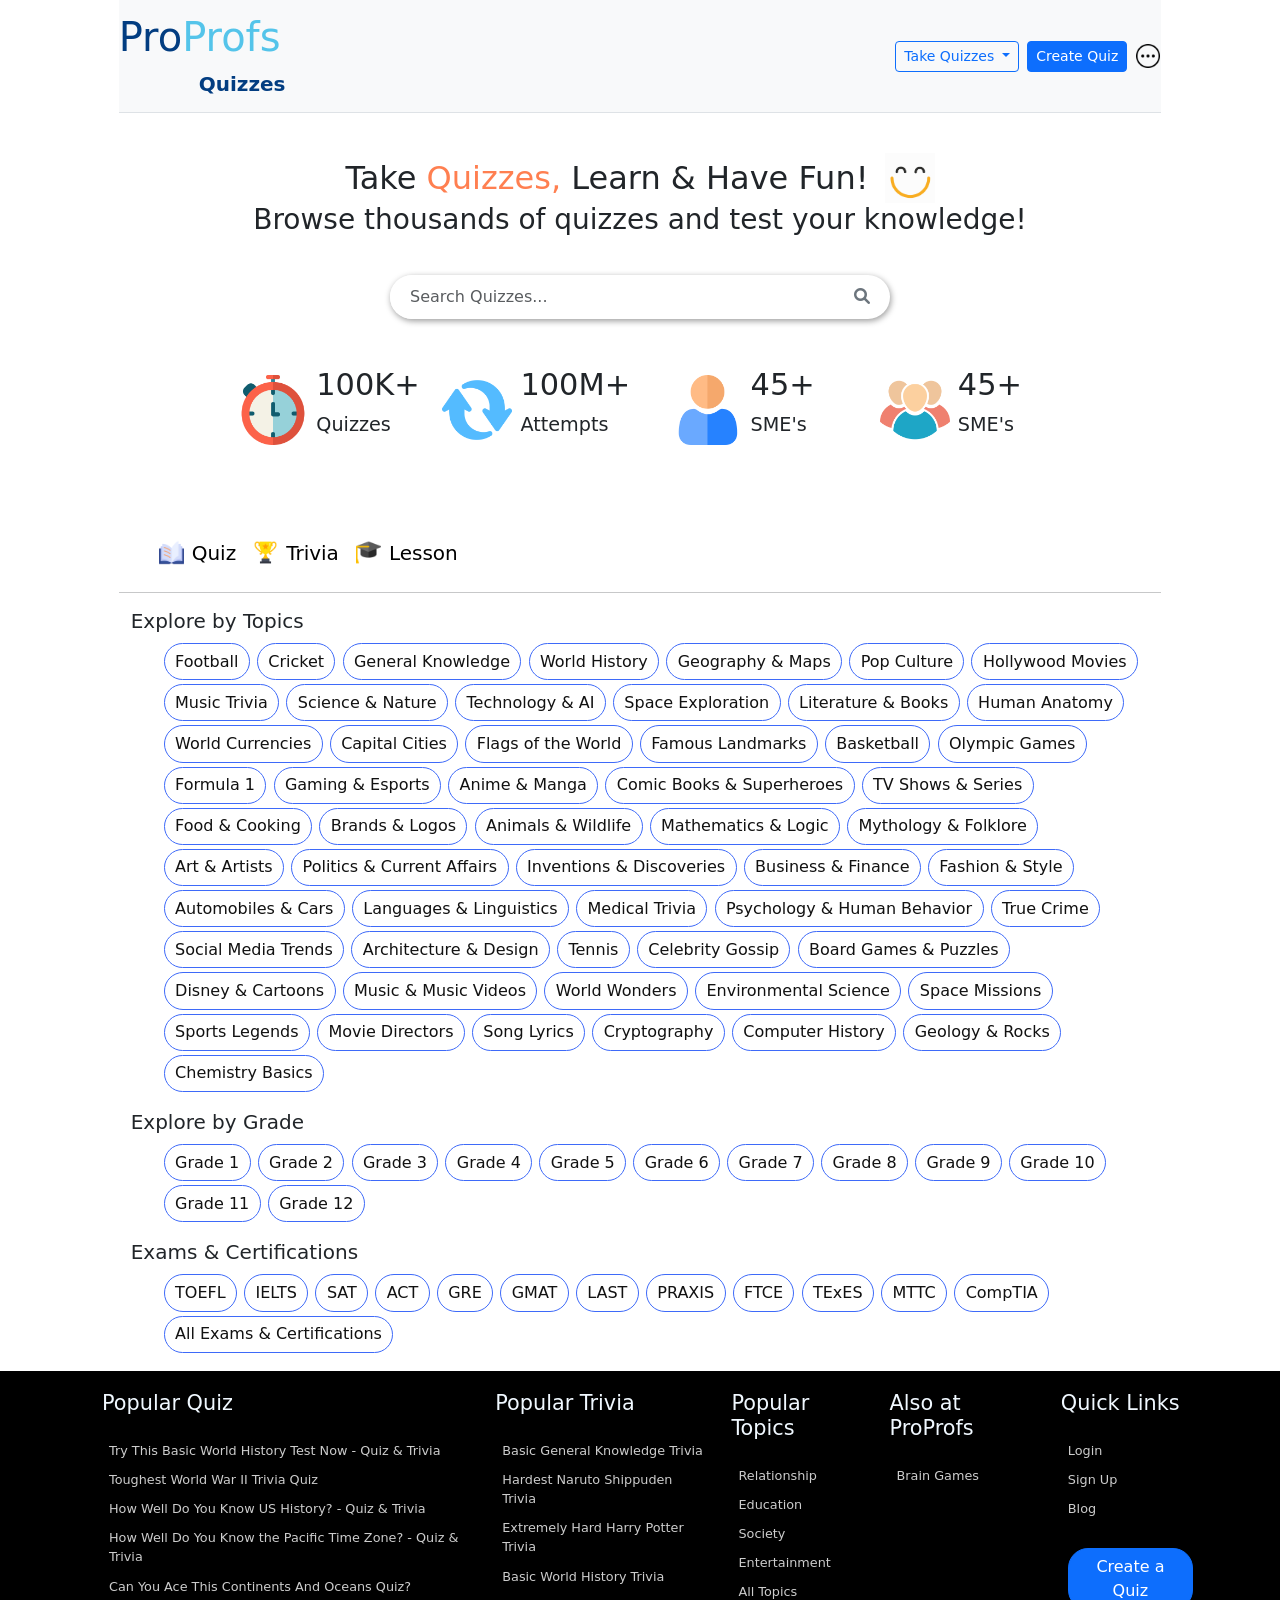
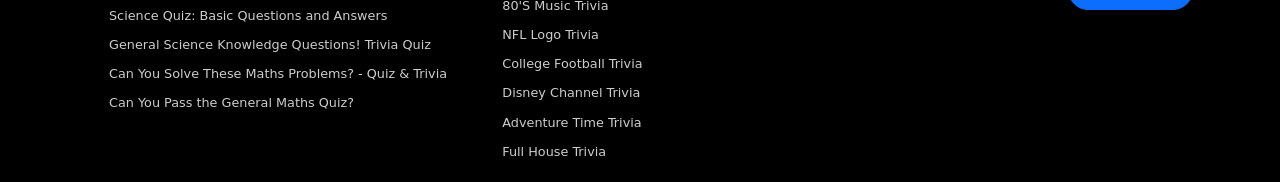
==== commit 79e0fc9a: "footer section part 1/3 done" ====
--- a/index.html
+++ b/index.html
@@ -309,8 +309,76 @@
             </div>
     </div>
 </section>
-
-
+<footer class="footer">
+    <div class="container-fluid d-flex justify-content-between align-items-top">
+        <div class="footer-sections">
+            <h2 class="footer-headings">Popular Quiz</h2>
+            <ul class="footer-links">
+                <li><a href="#" class="links">Try This Basic World History Test Now - Quiz & Trivia</a></li>
+                <li><a href="#" class="links">Toughest World War II Trivia Quiz</a></li>
+                <li><a href="#" class="links">How Well Do You Know US History? - Quiz & Trivia</a></li>
+                <li><a href="#" class="links">How Well Do You Know the Pacific Time Zone? - Quiz & Trivia</a></li>
+                <li><a href="#" class="links">Can You Ace This Continents And Oceans Quiz?</a></li>
+                <li><a href="#" class="links">Science Quiz: Basic Questions and Answers</a></li>
+                <li><a href="#" class="links">General Science Knowledge Questions! Trivia Quiz</a></li>
+                <li><a href="#" class="links">Can You Solve These Maths Problems? - Quiz & Trivia</a></li>
+                <li><a href="#" class="links">Can You Pass the General Maths Quiz?</a></li>
+            </ul>
+        </div>
+        <div class="footer-sections">
+            <h2 class="footer-headings">Popular Trivia</h2>
+            <ul class="footer-links">
+                <li><a href="#" class="links">Basic General Knowledge Trivia</a></li>
+                <li><a href="#" class="links">Hardest Naruto Shippuden Trivia</a></li>
+                <li><a href="#" class="links">Extremely Hard Harry Potter Trivia</a></li>
+                <li><a href="#" class="links">Basic World History Trivia</a></li>
+                <li><a href="#" class="links">80'S Music Trivia</a></li>
+                <li><a href="#" class="links">NFL Logo Trivia</a></li>
+                <li><a href="#" class="links">College Football Trivia</a></li>
+                <li><a href="#" class="links">Disney Channel Trivia</a></li>
+                <li><a href="#" class="links">Adventure Time Trivia</a></li>
+                <li><a href="#" class="links">Full House Trivia</a></li>
+            </ul>
+        </div>
+
+        <div class="footer-sections">
+            <h2 class="footer-headings">Popular Topics</h2>
+            <ul class="footer-links">
+                <li><a href="#" class="links">Relationship</a></li>
+                <li><a href="#" class="links">Education</a></li>
+                <li><a href="#" class="links">Society</a></li>
+                <li><a href="#" class="links">Entertainment</a></li>
+                <li><a href="#" class="links">All Topics</a></li>
+            </ul>
+        </div>
+
+        <div class="footer-sections">
+            <h2 class="footer-headings">Also at ProProfs</h2>
+            <ul class="footer-links">
+                <li><a href="#" class="links">Brain Games</a></li>
+            </ul>
+        </div>
+
+        <div class="footer-sections">
+            <h2 class="footer-headings">Quick Links</h2>
+            <ul class="footer-links">
+                <li><a href="#" class="links">Login</a></li>
+                <li><a href="#" class="links">Sign Up</a></li>
+                <li><a href="#" class="links">Blog</a></li>
+                <li></li>
+                <li></li>
+                <li><button type="button" class="btn-primary btn footer-button">Create a Quiz</button></li>
+            </ul>
+        </div>
+        <hr>
+        
+
+
+
+
+
+    </div>
+</footer>
 
 
 
--- a/Style/style.css
+++ b/Style/style.css
@@ -19,7 +19,6 @@
     padding-top:0px;
     color:rgb(2, 61, 129)
 }
-
 .hidden{
     display:none !important;
 }
@@ -245,4 +244,38 @@
     height:90%;
     border-radius: 20px;
     margin-bottom: 25px;
-}+}
+.footer{
+    background-color: #000000;
+    padding-top:20px;
+    bottom: 0;
+    left:0;
+    padding-left:70px;
+    padding-right:70px;
+}
+.footer-sections{
+    margin-left:20px;
+}
+.footer-headings{
+    color:aliceblue;
+    margin-bottom: 20px;
+    font-size:1.3rem;
+}
+.footer-links{
+    font-size:.8rem;
+    margin-left:-30px;
+}   
+.footer-links li{
+    list-style-type: none;
+    padding: 5px;
+}
+.footer-links a{
+    text-decoration:none;
+    color:#ccc
+}
+.footer-links a:hover{
+    color:#5b97f0;  
+}
+.footer-button{
+    border-radius:20px;
+}
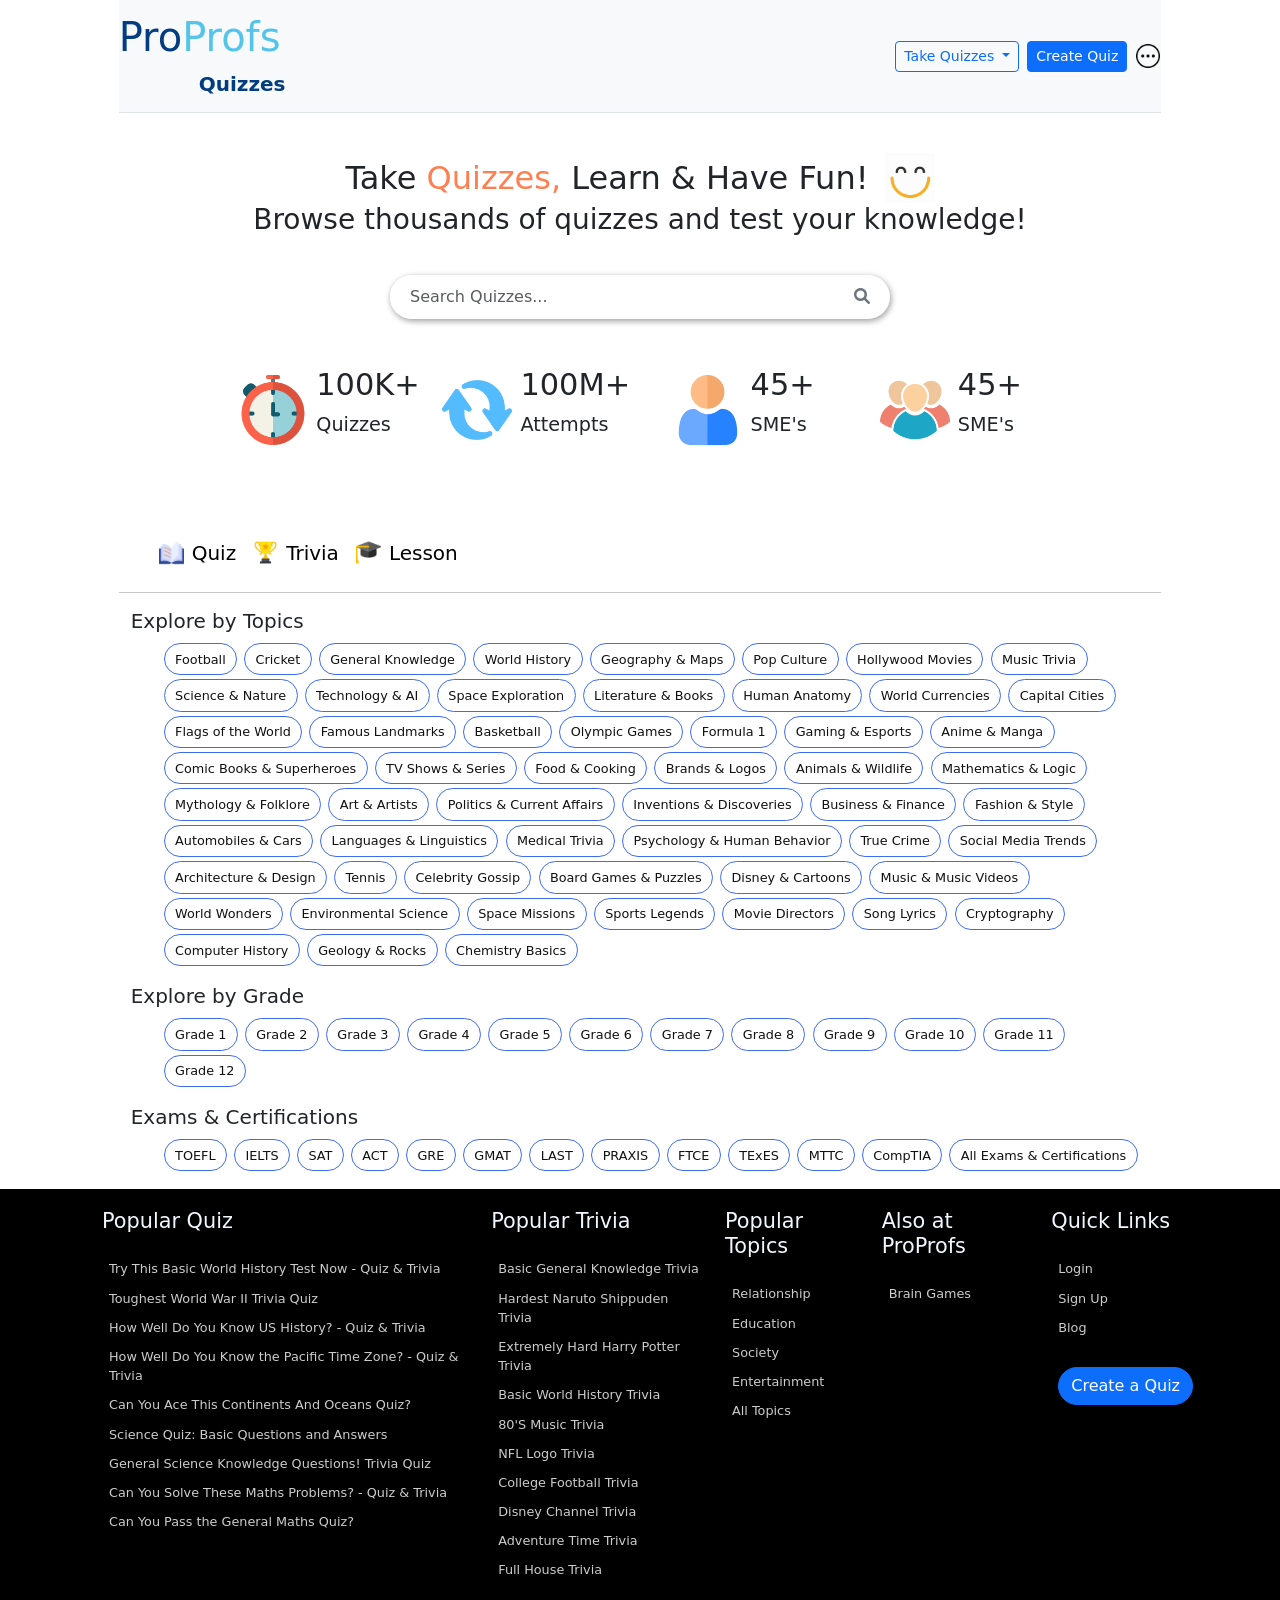
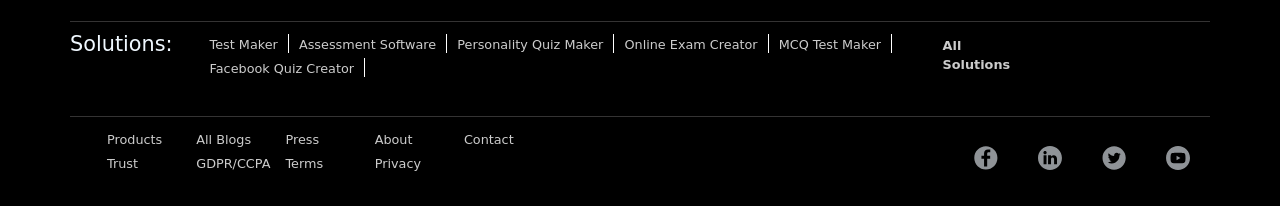
==== commit c20241d3: "footer finished" ====
--- a/index.html
+++ b/index.html
@@ -7,6 +7,7 @@
     <link href="https://cdn.jsdelivr.net/npm/bootstrap@5.3.8/dist/css/bootstrap.min.css" rel="stylesheet" integrity="sha384-sRIl4kxILFvY47J16cr9ZwB07vP4J8+LH7qKQnuqkuIAvNWLzeN8tE5YBujZqJLB" crossorigin="anonymous">
     <link href="https://cdnjs.cloudflare.com/ajax/libs/font-awesome/6.0.0-beta3/css/all.min.css" rel="stylesheet">
     <link rel="stylesheet" href="Style/style.css">
+    <link rel="icon" type="image/png" href="Public/Images/quiz.png">
 </head>
 <body>
     <!-- Bootstrap Navbar -->
@@ -311,6 +312,7 @@
 </section>
 <footer class="footer">
     <div class="container-fluid d-flex justify-content-between align-items-top">
+        <div class="footer-section-1"></div>
         <div class="footer-sections">
             <h2 class="footer-headings">Popular Quiz</h2>
             <ul class="footer-links">
@@ -370,14 +372,48 @@
                 <li><button type="button" class="btn-primary btn footer-button">Create a Quiz</button></li>
             </ul>
         </div>
-        <hr>
-        
-
-
-
-
-
-    </div>
+        </div>
+        <hr class="hr-line">
+        <div class="footer-section-2 d-inline-flex justify-content-center col-12 col-lg-10 col-md-10 col-lg-10">
+            <h4 class="footer-headings">Solutions: </h4>
+            <ul>
+                <li class="footer-solutions"><a href="#" class="links">Test Maker</a></li>
+                <li class="footer-solutions"><a href="#" class="links">Assessment Software</a></li>
+                <li class="footer-solutions"><a href="#" class="links">Personality Quiz Maker</a></li>
+                <li class="footer-solutions"><a href="#" class="links">Online Exam Creator</a></li>
+                <li class="footer-solutions"><a href="#" class="links">MCQ Test Maker</a></li>
+                <li class="footer-solutions"><a href="#" class="links">Facebook Quiz Creator</a></li>
+            </ul>
+            <a href="#" id="footer-all-solution-link"><b>All Solutions</b></a>
+        </div>
+        <hr class="hr-line">
+        <div class="footer-section-3 d-inline-flex">
+        <div class="footer-left">
+        <div class="footer-section-3 d-inline-flex justify-content-left">
+            <ul class="footer-last-section">
+                <li class="footer-solutions"><a href="#" class="links">Products</a></li>
+                <li class="footer-solutions"><a href="#" class="links">All Blogs</a></li>
+                <li class="footer-solutions"><a href="#" class="links">Press</a></li>
+                <li class="footer-solutions"><a href="#" class="links">About</a></li>
+                <li class="footer-solutions"><a href="#" class="links">Contact</a></li>
+                <li class="footer-solutions"><a href="#" class="links">Trust</a></li>
+                <li class="footer-solutions"><a href="#" class="links">GDPR/CCPA</a></li>
+                <li class="footer-solutions"><a href="#" class="links">Terms</a></li>
+                <li class="footer-solutions"><a href="#" class="links">Privacy</a></li>
+            </ul>
+        </div>
+        </div>
+        <div class="footer-right">
+            <div class="social d-inline-flex justify-content-right">
+                <ul class="social-images">
+                    <li><a href="#" class="social-links"><img src="Public/Images/social-fb.svg" alt="FaceBook"></a></li>
+                    <li><a href="#" class="social-links"><img src="Public/Images/social-linkedin.svg" alt="LinkedIn"></a></li>
+                    <li><a href="#" class="social-links"><img src="Public/Images/social-twitter.svg" alt="X"></a></li>
+                    <li><a href="#" class="social-links"><img src="Public/Images/social-youtube.svg" alt="Youtube"></a></li>
+                </ul>
+            </div>
+        </div>
+</div>
 </footer>
 
 
@@ -386,4 +422,4 @@
     <script src="https://cdn.jsdelivr.net/npm/bootstrap@5.3.8/dist/js/bootstrap.bundle.min.js" integrity="sha384-FKyoEForCGlyvwx9Hj09JcYn3nv7wiPVlz7YYwJrWVcXK/BmnVDxM+D2scQbITxI" crossorigin="anonymous"></script>
     <script src="scripts/script.js"></script>
 </body>
-</html>
+</html>
--- a/Style/style.css
+++ b/Style/style.css
@@ -5,7 +5,9 @@
 .navbar{
     background-color: rgb(248, 248, 248);
 }
-
+a{
+    text-decoration: none;
+}
 #heading-text{
     color:rgb(2, 61, 129)
 }
@@ -179,7 +181,7 @@
     border-radius: 30px;
     background-color: #ffffff;
     white-space: nowrap;
-    font-size: 1rem;
+    font-size: .8rem;
 }
 
 .quiz-sub-heading li a:hover{
@@ -253,6 +255,13 @@
     padding-left:70px;
     padding-right:70px;
 }
+.hr-line{
+    width:100%;
+    height:3;
+    color:rgb(205, 203, 203);
+    margin-top:20px;
+    margin-bottom:10px;
+}
 .footer-sections{
     margin-left:20px;
 }
@@ -271,11 +280,95 @@
 }
 .footer-links a{
     text-decoration:none;
-    color:#ccc
+    color:#ccc;
 }
 .footer-links a:hover{
     color:#5b97f0;  
 }
 .footer-button{
     border-radius:20px;
-}
+    width: 100%;
+    text-wrap: nowrap;
+    font-size: auto;
+}
+.footer-section-2{
+    display: inline;
+}
+.footer-section-2 ul{
+    list-style-type:none;
+}
+.footer-section-2 li{
+    padding-left:5px;
+    display:inline;
+    width:fit-content;
+    padding-right:10px;
+    border-right: 1px solid white;
+}
+.footer-section-2 a{
+    color:#ccc;
+    font-size:.8rem;
+}
+.footer-section-2 a:hover{
+    color:#82a3ce;  
+}
+#footer-all-solution-link{
+    color:#ccc;
+    padding-top:4px;
+    padding-left:10px;
+    text-decoration: solid;
+}
+
+
+
+
+.footer-section-3{
+    display: flex;
+    justify-content: space-between;
+    align-items: center;
+    width: 100%;
+    gap: 1rem;
+    flex-wrap: wrap;
+}
+.footer-section-3 ul{
+    list-style-type:none;
+}
+.footer-section-3 li{
+    padding-left:5px;
+    display:inline;
+    width:fit-content;
+    padding-right:10px;
+}
+.footer-section-3 a{
+    color:#ccc;
+    font-size:.8rem;
+}
+.footer-section-3 a:hover{
+    color:#82a3ce;  
+}
+.footer-left{
+    flex: 1 1 auto;
+}
+.footer-last-section{
+    display: grid;
+    padding-bottom:15px;
+    grid-template-columns: 1fr 1fr 1fr 1fr 1fr;
+}
+.footer-right{
+    display: flex;
+    justify-content: flex-end;
+    margin-left: auto;
+}
+.social-images img{
+    width:24px;
+    height:24px;
+    margin:10px;
+}
+.social-images img:hover{
+    filter:brightness(75%);
+}
+.social-images ul{
+    list-style-type:none;
+}
+.social{
+    display:inline;
+}
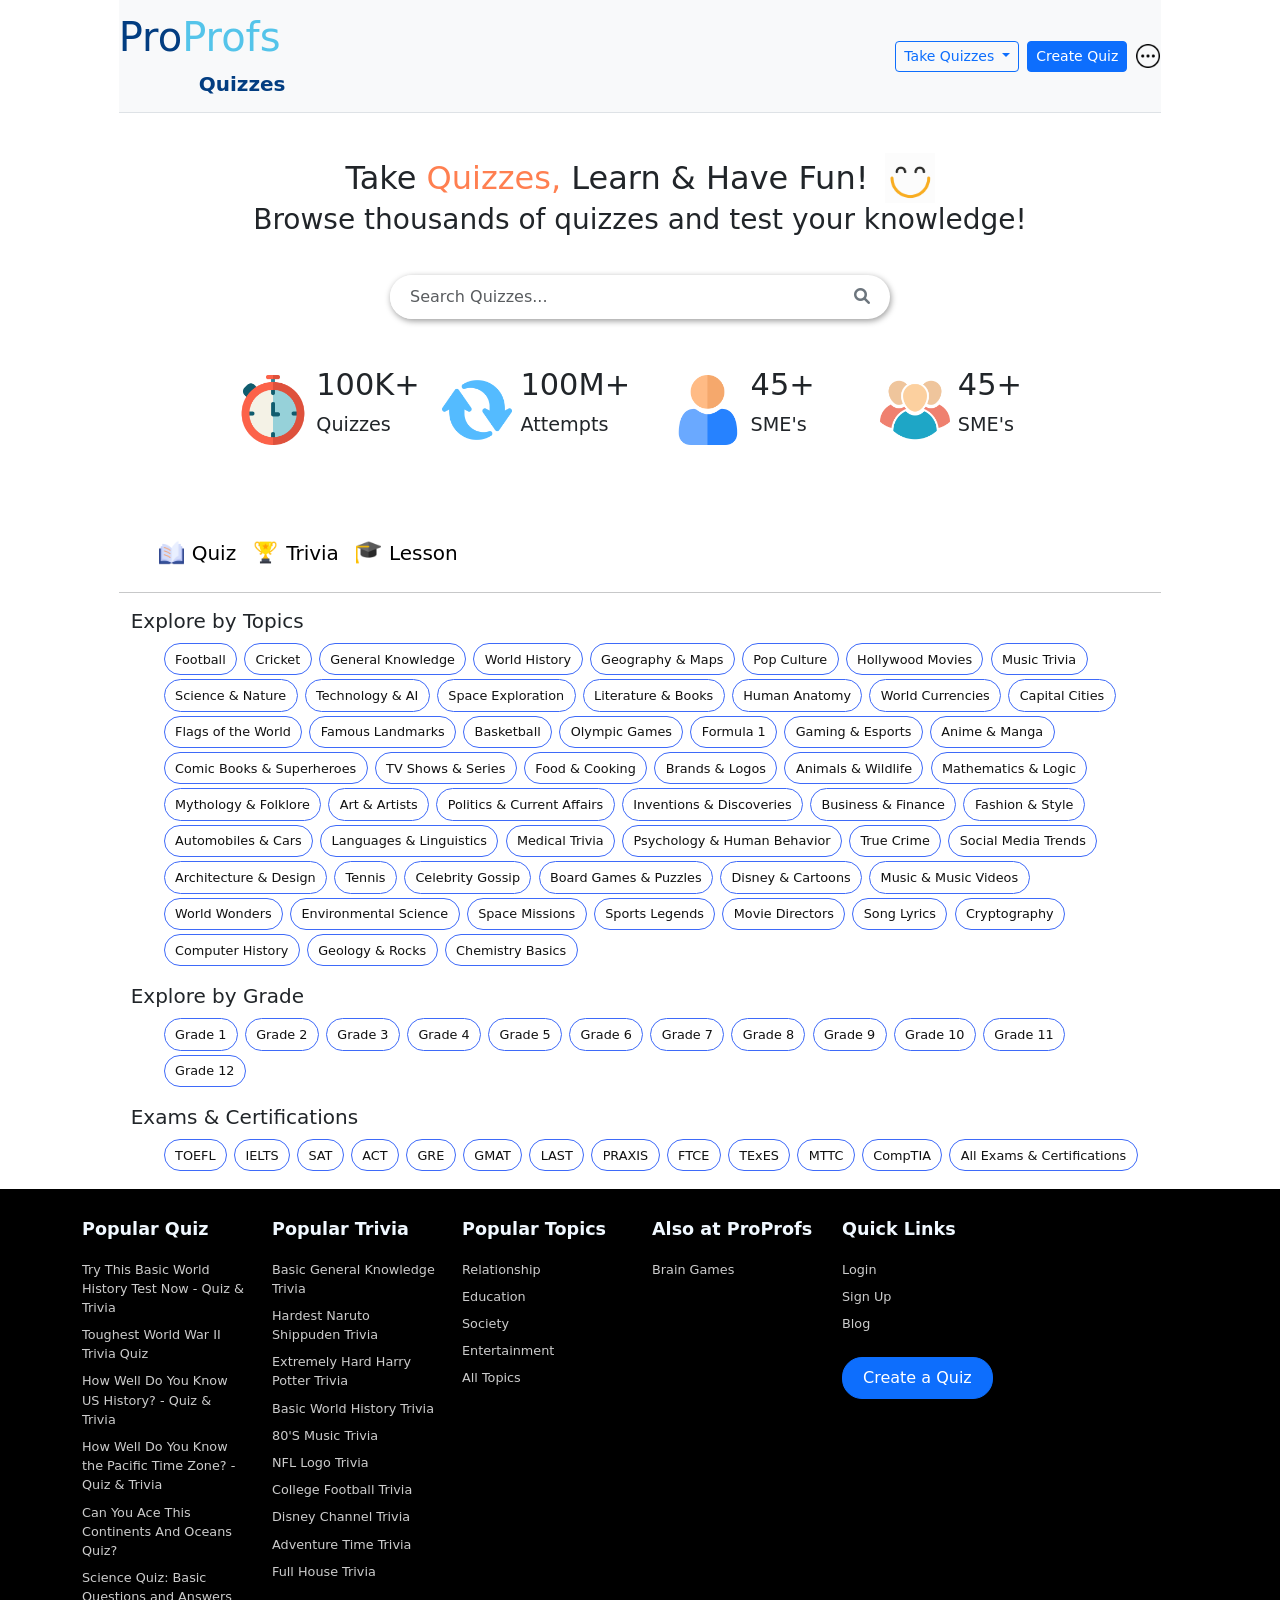
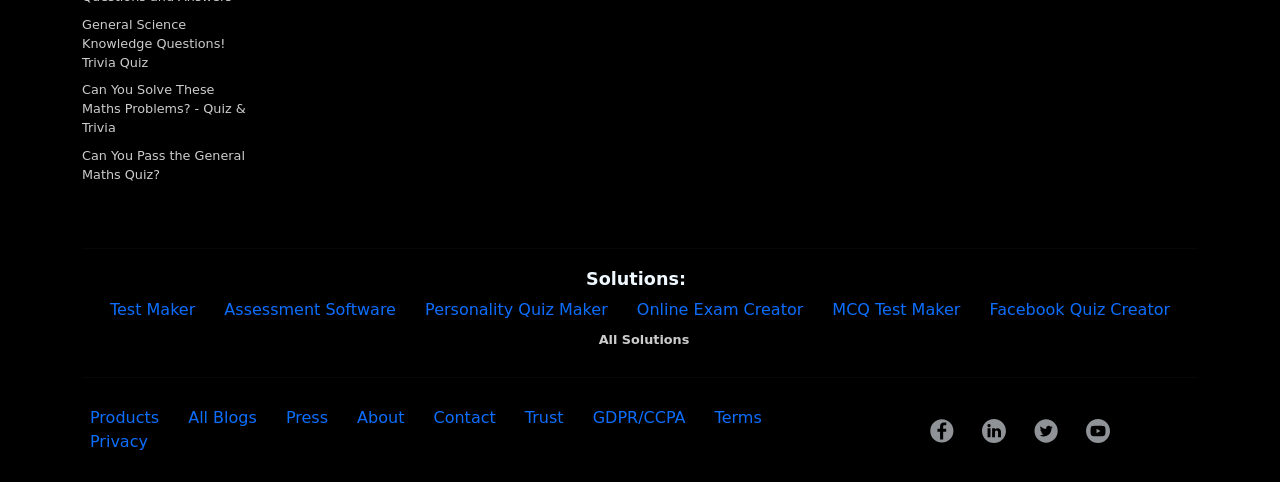
==== commit 984dfc02: "responsive modification" ====
--- a/index.html
+++ b/index.html
@@ -238,9 +238,9 @@
     <div class="quiz-container container-fluid">
         <div class="quiz-header d-flex justify-content-between align-items-center">
             <h5>Featured Trivia</h5>             
-            <button type="button" class="link-button text-decoration-none bg-transparent border border-warning p-2 d-inline-flex align-items-center fs-6">
+            <a href="trivia.html"><button type="button" class="link-button text-decoration-none bg-transparent border border-warning p-2 d-inline-flex align-items-center fs-6">
                 <img src="Public/Images/trophy.png" alt="Explore Trivia" class="sub-menu-image">More Trivia
-            </button>
+            </button></a>
             </div>
             <hr>
             <div class="demo-section grid-container">
@@ -271,9 +271,9 @@
     <div class="quiz-container container-fluid">
         <div class="quiz-header d-flex justify-content-between align-items-center">
             <h5>Featured Lesssons</h5>
-            <button type="button" class="link-button text-decoration-none bg-transparent border border-warning p-2 d-inline-flex align-items-center fs-6">
-                <img src="Public/Images/trophy.png" alt="Explore Trivia" class="sub-menu-image">More Lesssons
-            </button>
+            <a href="lessons.html"><button type="button" class="link-button text-decoration-none bg-transparent border border-warning p-2 d-inline-flex align-items-center fs-6">
+                <img src="Public/Images/trophy.png" alt="Explore Lessons" class="sub-menu-image">More Lesssons
+            </button></a>
         </div>
             <hr>
             <div class="demo-section grid-container2">
@@ -311,109 +311,129 @@
     </div>
 </section>
 <footer class="footer">
-    <div class="container-fluid d-flex justify-content-between align-items-top">
-        <div class="footer-section-1"></div>
-        <div class="footer-sections">
-            <h2 class="footer-headings">Popular Quiz</h2>
-            <ul class="footer-links">
-                <li><a href="#" class="links">Try This Basic World History Test Now - Quiz & Trivia</a></li>
-                <li><a href="#" class="links">Toughest World War II Trivia Quiz</a></li>
-                <li><a href="#" class="links">How Well Do You Know US History? - Quiz & Trivia</a></li>
-                <li><a href="#" class="links">How Well Do You Know the Pacific Time Zone? - Quiz & Trivia</a></li>
-                <li><a href="#" class="links">Can You Ace This Continents And Oceans Quiz?</a></li>
-                <li><a href="#" class="links">Science Quiz: Basic Questions and Answers</a></li>
-                <li><a href="#" class="links">General Science Knowledge Questions! Trivia Quiz</a></li>
-                <li><a href="#" class="links">Can You Solve These Maths Problems? - Quiz & Trivia</a></li>
-                <li><a href="#" class="links">Can You Pass the General Maths Quiz?</a></li>
-            </ul>
-        </div>
-        <div class="footer-sections">
-            <h2 class="footer-headings">Popular Trivia</h2>
-            <ul class="footer-links">
-                <li><a href="#" class="links">Basic General Knowledge Trivia</a></li>
-                <li><a href="#" class="links">Hardest Naruto Shippuden Trivia</a></li>
-                <li><a href="#" class="links">Extremely Hard Harry Potter Trivia</a></li>
-                <li><a href="#" class="links">Basic World History Trivia</a></li>
-                <li><a href="#" class="links">80'S Music Trivia</a></li>
-                <li><a href="#" class="links">NFL Logo Trivia</a></li>
-                <li><a href="#" class="links">College Football Trivia</a></li>
-                <li><a href="#" class="links">Disney Channel Trivia</a></li>
-                <li><a href="#" class="links">Adventure Time Trivia</a></li>
-                <li><a href="#" class="links">Full House Trivia</a></li>
-            </ul>
-        </div>
-
-        <div class="footer-sections">
-            <h2 class="footer-headings">Popular Topics</h2>
-            <ul class="footer-links">
-                <li><a href="#" class="links">Relationship</a></li>
-                <li><a href="#" class="links">Education</a></li>
-                <li><a href="#" class="links">Society</a></li>
-                <li><a href="#" class="links">Entertainment</a></li>
-                <li><a href="#" class="links">All Topics</a></li>
-            </ul>
-        </div>
-
-        <div class="footer-sections">
-            <h2 class="footer-headings">Also at ProProfs</h2>
-            <ul class="footer-links">
-                <li><a href="#" class="links">Brain Games</a></li>
-            </ul>
-        </div>
-
-        <div class="footer-sections">
-            <h2 class="footer-headings">Quick Links</h2>
-            <ul class="footer-links">
-                <li><a href="#" class="links">Login</a></li>
-                <li><a href="#" class="links">Sign Up</a></li>
-                <li><a href="#" class="links">Blog</a></li>
-                <li></li>
-                <li></li>
-                <li><button type="button" class="btn-primary btn footer-button">Create a Quiz</button></li>
-            </ul>
-        </div>
-        </div>
+    <div class="container-fluid">
+        <!-- Main Footer Links Section -->
+        <div class="row align-items-start">
+
+            <!-- Column 1: Popular Quiz (Takes 12 cols on mobile, 6 on tablet, 2 on desktop) -->
+            <div class="col-12 col-md-6 col-lg-2 mb-4">
+                <h2 class="footer-headings">Popular Quiz</h2>
+                <ul class="footer-links">
+                    <li><a href="#" class="links">Try This Basic World History Test Now - Quiz & Trivia</a></li>
+                    <li><a href="#" class="links">Toughest World War II Trivia Quiz</a></li>
+                    <li><a href="#" class="links">How Well Do You Know US History? - Quiz & Trivia</a></li>
+                    <li><a href="#" class="links">How Well Do You Know the Pacific Time Zone? - Quiz & Trivia</a></li>
+                    <li><a href="#" class="links">Can You Ace This Continents And Oceans Quiz?</a></li>
+                    <li><a href="#" class="links">Science Quiz: Basic Questions and Answers</a></li>
+                    <li><a href="#" class="links">General Science Knowledge Questions! Trivia Quiz</a></li>
+                    <li><a href="#" class="links">Can You Solve These Maths Problems? - Quiz & Trivia</a></li>
+                    <li><a href="#" class="links">Can You Pass the General Maths Quiz?</a></li>
+                </ul>
+            </div>
+
+            <!-- Column 2: Popular Trivia -->
+            <div class="col-12 col-md-6 col-lg-2 mb-4">
+                <h2 class="footer-headings">Popular Trivia</h2>
+                <ul class="footer-links">
+                    <li><a href="#" class="links">Basic General Knowledge Trivia</a></li>
+                    <li><a href="#" class="links">Hardest Naruto Shippuden Trivia</a></li>
+                    <li><a href="#" class="links">Extremely Hard Harry Potter Trivia</a></li>
+                    <li><a href="#" class="links">Basic World History Trivia</a></li>
+                    <li><a href="#" class="links">80'S Music Trivia</a></li>
+                    <li><a href="#" class="links">NFL Logo Trivia</a></li>
+                    <li><a href="#" class="links">College Football Trivia</a></li>
+                    <li><a href="#" class="links">Disney Channel Trivia</a></li>
+                    <li><a href="#" class="links">Adventure Time Trivia</a></li>
+                    <li><a href="#" class="links">Full House Trivia</a></li>
+                </ul>
+            </div>
+
+            <!-- Column 3: Popular Topics -->
+            <div class="col-12 col-md-4 col-lg-2 mb-4">
+                <h2 class="footer-headings">Popular Topics</h2>
+                <ul class="footer-links">
+                    <li><a href="#" class="links">Relationship</a></li>
+                    <li><a href="#" class="links">Education</a></li>
+                    <li><a href="#" class="links">Society</a></li>
+                    <li><a href="#" class="links">Entertainment</a></li>
+                    <li><a href="#" class="links">All Topics</a></li>
+                </ul>
+            </div>
+
+            <!-- Column 4: Also at ProProfs -->
+            <div class="col-12 col-md-4 col-lg-2 mb-4">
+                <h2 class="footer-headings">Also at ProProfs</h2>
+                <ul class="footer-links">
+                    <li><a href="#" class="links">Brain Games</a></li>
+                </ul>
+            </div>
+
+            <!-- Column 5: Quick Links -->
+            <div class="col-12 col-md-4 col-lg-2 mb-4">
+                <h2 class="footer-headings">Quick Links</h2>
+                <ul class="footer-links">
+                    <li><a href="#" class="links">Login</a></li>
+                    <li><a href="#" class="links">Sign Up</a></li>
+                    <li><a href="#" class="links">Blog</a></li>
+                    <li class="mt-3"><button type="button" class="btn btn-primary footer-button">Create a Quiz</button>
+                    </li>
+                </ul>
+            </div>
+        </div>
+
         <hr class="hr-line">
-        <div class="footer-section-2 d-inline-flex justify-content-center col-12 col-lg-10 col-md-10 col-lg-10">
-            <h4 class="footer-headings">Solutions: </h4>
-            <ul>
-                <li class="footer-solutions"><a href="#" class="links">Test Maker</a></li>
-                <li class="footer-solutions"><a href="#" class="links">Assessment Software</a></li>
-                <li class="footer-solutions"><a href="#" class="links">Personality Quiz Maker</a></li>
-                <li class="footer-solutions"><a href="#" class="links">Online Exam Creator</a></li>
-                <li class="footer-solutions"><a href="#" class="links">MCQ Test Maker</a></li>
-                <li class="footer-solutions"><a href="#" class="links">Facebook Quiz Creator</a></li>
-            </ul>
-            <a href="#" id="footer-all-solution-link"><b>All Solutions</b></a>
-        </div>
+
+        <!-- Solutions Section -->
+        <div class="row">
+            <div class="col-12 d-flex flex-wrap align-items-center justify-content-center text-center">
+                <h4 class="footer-headings me-2 mb-2">Solutions:</h4>
+                <ul class="list-inline mb-2 d-inline-block">
+                    <li class="list-inline-item footer-solutions px-2"><a href="#" class="links">Test Maker</a></li>
+                    <li class="list-inline-item footer-solutions px-2"><a href="#" class="links">Assessment Software</a>
+                    </li>
+                    <li class="list-inline-item footer-solutions px-2"><a href="#" class="links">Personality Quiz
+                            Maker</a></li>
+                    <li class="list-inline-item footer-solutions px-2"><a href="#" class="links">Online Exam Creator</a>
+                    </li>
+                    <li class="list-inline-item footer-solutions px-2"><a href="#" class="links">MCQ Test Maker</a></li>
+                    <li class="list-inline-item footer-solutions px-2"><a href="#" class="links">Facebook Quiz
+                            Creator</a></li>
+                </ul>
+                <a href="#" id="footer-all-solution-link" class="mb-2 ms-2"><b>All Solutions</b></a>
+            </div>
+        </div>
+
         <hr class="hr-line">
-        <div class="footer-section-3 d-inline-flex">
-        <div class="footer-left">
-        <div class="footer-section-3 d-inline-flex justify-content-left">
-            <ul class="footer-last-section">
-                <li class="footer-solutions"><a href="#" class="links">Products</a></li>
-                <li class="footer-solutions"><a href="#" class="links">All Blogs</a></li>
-                <li class="footer-solutions"><a href="#" class="links">Press</a></li>
-                <li class="footer-solutions"><a href="#" class="links">About</a></li>
-                <li class="footer-solutions"><a href="#" class="links">Contact</a></li>
-                <li class="footer-solutions"><a href="#" class="links">Trust</a></li>
-                <li class="footer-solutions"><a href="#" class="links">GDPR/CCPA</a></li>
-                <li class="footer-solutions"><a href="#" class="links">Terms</a></li>
-                <li class="footer-solutions"><a href="#" class="links">Privacy</a></li>
-            </ul>
-        </div>
-        </div>
-        <div class="footer-right">
-            <div class="social d-inline-flex justify-content-right">
-                <ul class="social-images">
-                    <li><a href="#" class="social-links"><img src="Public/Images/social-fb.svg" alt="FaceBook"></a></li>
-                    <li><a href="#" class="social-links"><img src="Public/Images/social-linkedin.svg" alt="LinkedIn"></a></li>
-                    <li><a href="#" class="social-links"><img src="Public/Images/social-twitter.svg" alt="X"></a></li>
-                    <li><a href="#" class="social-links"><img src="Public/Images/social-youtube.svg" alt="Youtube"></a></li>
-                </ul>
-            </div>
-        </div>
-</div>
+
+        <!-- Bottom Footer (Links & Socials) -->
+        <div class="row align-items-center py-2">
+            <div class="col-12 col-md-8 text-center text-md-start mb-3 mb-md-0">
+                <ul class="list-inline mb-0">
+                    <li class="list-inline-item px-2"><a href="#" class="links">Products</a></li>
+                    <li class="list-inline-item px-2"><a href="#" class="links">All Blogs</a></li>
+                    <li class="list-inline-item px-2"><a href="#" class="links">Press</a></li>
+                    <li class="list-inline-item px-2"><a href="#" class="links">About</a></li>
+                    <li class="list-inline-item px-2"><a href="#" class="links">Contact</a></li>
+                    <li class="list-inline-item px-2"><a href="#" class="links">Trust</a></li>
+                    <li class="list-inline-item px-2"><a href="#" class="links">GDPR/CCPA</a></li>
+                    <li class="list-inline-item px-2"><a href="#" class="links">Terms</a></li>
+                    <li class="list-inline-item px-2"><a href="#" class="links">Privacy</a></li>
+                </ul>
+            </div>
+            <div class="col-12 col-md-4 text-center text-md-end">
+                <ul class="list-inline mb-0 social-images">
+                    <li class="list-inline-item"><a href="#" class="social-links"><img src="Public/Images/social-fb.svg"
+                                alt="FaceBook"></a></li>
+                    <li class="list-inline-item"><a href="#" class="social-links"><img
+                                src="Public/Images/social-linkedin.svg" alt="LinkedIn"></a></li>
+                    <li class="list-inline-item"><a href="#" class="social-links"><img
+                                src="Public/Images/social-twitter.svg" alt="X"></a></li>
+                    <li class="list-inline-item"><a href="#" class="social-links"><img
+                                src="Public/Images/social-youtube.svg" alt="Youtube"></a></li>
+                </ul>
+            </div>
+        </div>
+    </div>
 </footer>
 
 
--- a/Style/style.css
+++ b/Style/style.css
@@ -247,14 +247,6 @@
     border-radius: 20px;
     margin-bottom: 25px;
 }
-.footer{
-    background-color: #000000;
-    padding-top:20px;
-    bottom: 0;
-    left:0;
-    padding-left:70px;
-    padding-right:70px;
-}
 .hr-line{
     width:100%;
     height:3;
@@ -262,113 +254,182 @@
     margin-top:20px;
     margin-bottom:10px;
 }
-.footer-sections{
-    margin-left:20px;
-}
-.footer-headings{
-    color:aliceblue;
-    margin-bottom: 20px;
-    font-size:1.3rem;
-}
-.footer-links{
-    font-size:.8rem;
-    margin-left:-30px;
+/* --- Base Footer Styles --- */
+.footer {
+    background-color: #000000;
+    padding-top: 30px;
+    padding-bottom: 20px;
+    /* Replaced rigid 70px padding with responsive container margins */
+    padding-left: 15px;
+    padding-right: 15px;
+}
+
+/* --- Typography & Headings --- */
+.footer-headings {
+    color: aliceblue;
+    margin-bottom: 15px;
+    font-size: 1.1rem;
+    font-weight: 600;
+}
+
+/* --- Section 1: Main Link Columns --- */
+.footer-links {
+    font-size: 0.8rem;
+    padding-left: 0; /* Reset browser default bullet spacing safely */
+    margin-left: 0;  /* Removed negative margins that cause layout breaks */
+    list-style-type: none;
 }   
-.footer-links li{
+
+.footer-links li {
+    padding: 4px 0;
+}
+
+.footer-links a {
+    text-decoration: none;
+    color: #ccc;
+    transition: color 0.2s ease;
+}
+
+.footer-links a:hover {
+    color: #5b97f0;  
+}
+
+/* Call to Action Button */
+.footer-button {
+    border-radius: 20px;
+    width: auto;
+    max-width: 100%;
+    white-space: nowrap;
+    padding: 8px 20px;
+}
+
+/* --- Section 2: Solutions Mid-Bar --- */
+.footer-section-2 {
+    display: flex;
+    flex-wrap: wrap;
+    align-items: center;
+    gap: 10px;
+}
+
+.footer-section-2 ul {
     list-style-type: none;
-    padding: 5px;
-}
-.footer-links a{
-    text-decoration:none;
-    color:#ccc;
-}
-.footer-links a:hover{
-    color:#5b97f0;  
-}
-.footer-button{
-    border-radius:20px;
+    padding-left: 0;
+    margin-bottom: 0;
+    display: flex;
+    flex-wrap: wrap; /* Allows links to drop to next line cleanly on mobile */
+}
+
+.footer-section-2 li {
+    padding-left: 0;
+    padding-right: 10px;
+    margin-right: 10px;
+    border-right: 1px solid rgba(255, 255, 255, 0.3);
+}
+
+/* Remove the border from the very last link item */
+.footer-section-2 li:last-child {
+    border-right: none;
+}
+
+.footer-section-2 a {
+    color: #ccc;
+    font-size: 0.8rem;
+    text-decoration: none;
+}
+
+.footer-section-2 a:hover {
+    color: #82a3ce;  
+}
+
+#footer-all-solution-link {
+    color: #ccc;
+    font-size: 0.8rem;
+    text-decoration: none;
+}
+
+/* --- Section 3: Bottom Legal & Social Links --- */
+.footer-section-3 {
+    display: flex;
+    flex-direction: column; /* Stack vertically on mobile */
+    align-items: center;
+    text-center: center;
     width: 100%;
-    text-wrap: nowrap;
-    font-size: auto;
-}
-.footer-section-2{
-    display: inline;
-}
-.footer-section-2 ul{
-    list-style-type:none;
-}
-.footer-section-2 li{
-    padding-left:5px;
-    display:inline;
-    width:fit-content;
-    padding-right:10px;
-    border-right: 1px solid white;
-}
-.footer-section-2 a{
-    color:#ccc;
-    font-size:.8rem;
-}
-.footer-section-2 a:hover{
-    color:#82a3ce;  
-}
-#footer-all-solution-link{
-    color:#ccc;
-    padding-top:4px;
-    padding-left:10px;
-    text-decoration: solid;
-}
-
-
-
-
-.footer-section-3{
-    display: flex;
-    justify-content: space-between;
-    align-items: center;
+    gap: 1.5rem;
+}
+
+.footer-left, .footer-right {
     width: 100%;
-    gap: 1rem;
+}
+
+/* Replaced rigid 5-column grid with a flexible wrap grid */
+.footer-last-section {
+    display: flex;
     flex-wrap: wrap;
-}
-.footer-section-3 ul{
-    list-style-type:none;
-}
-.footer-section-3 li{
-    padding-left:5px;
-    display:inline;
-    width:fit-content;
-    padding-right:10px;
-}
-.footer-section-3 a{
-    color:#ccc;
-    font-size:.8rem;
-}
-.footer-section-3 a:hover{
-    color:#82a3ce;  
-}
-.footer-left{
-    flex: 1 1 auto;
-}
-.footer-last-section{
-    display: grid;
-    padding-bottom:15px;
-    grid-template-columns: 1fr 1fr 1fr 1fr 1fr;
-}
-.footer-right{
-    display: flex;
-    justify-content: flex-end;
-    margin-left: auto;
-}
-.social-images img{
-    width:24px;
-    height:24px;
-    margin:10px;
-}
-.social-images img:hover{
-    filter:brightness(75%);
-}
-.social-images ul{
-    list-style-type:none;
-}
-.social{
-    display:inline;
-}+    justify-content: center;
+    gap: 15px;
+    padding-left: 0;
+    margin-bottom: 0;
+    list-style-type: none;
+}
+
+.footer-last-section a {
+    color: #ccc;
+    font-size: 0.8rem;
+    text-decoration: none;
+}
+
+.footer-last-section a:hover {
+    color: #82a3ce;  
+}
+
+/* Social Icon Layout */
+.social-images {
+    display: flex;
+    justify-content: center;
+    padding-left: 0;
+    margin-bottom: 0;
+    list-style-type: none;
+}
+
+.social-images img {
+    width: 24px;
+    height: 24px;
+    margin: 0 10px;
+    transition: filter 0.2s ease;
+}
+
+.social-images img:hover {
+    filter: brightness(75%);
+}
+
+.hr-line {
+    border-color: rgba(255, 255, 255, 0.1);
+    margin: 20px 0;
+}
+
+/* --- Desktop Layout Adaptations (992px and up) --- */
+@media (min-width: 992px) {
+    .footer {
+        padding-left: 70px;  /* Restore your preferred wider padding on big screens */
+        padding-right: 70px;
+    }
+    
+    .footer-section-3 {
+        flex-direction: row; /* Switch back to side-by-side rows */
+        justify-content: space-between;
+    }
+    
+    .footer-left {
+        width: auto;
+    }
+    
+    .footer-last-section {
+        justify-content: flex-start;
+        gap: 20px;
+    }
+    
+    .footer-right {
+        width: auto;
+        justify-content: flex-end;
+    }
+}
